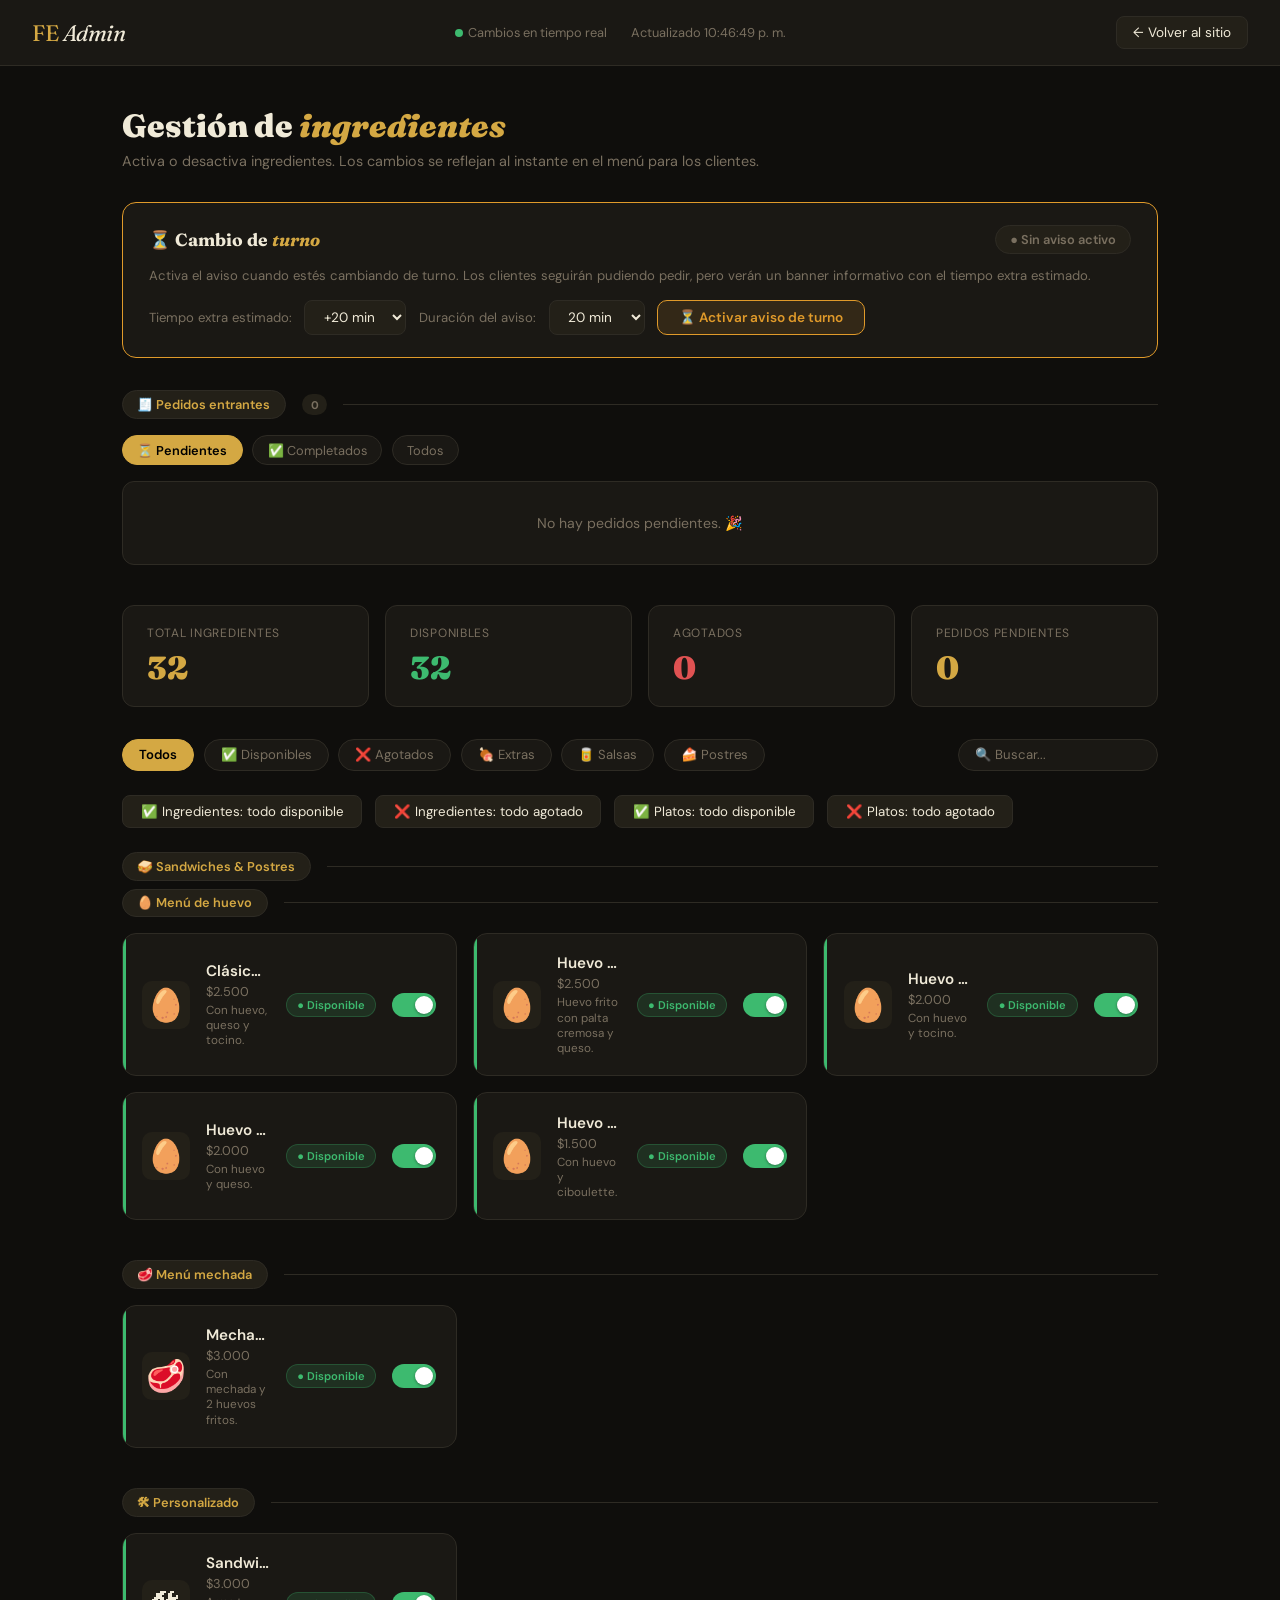
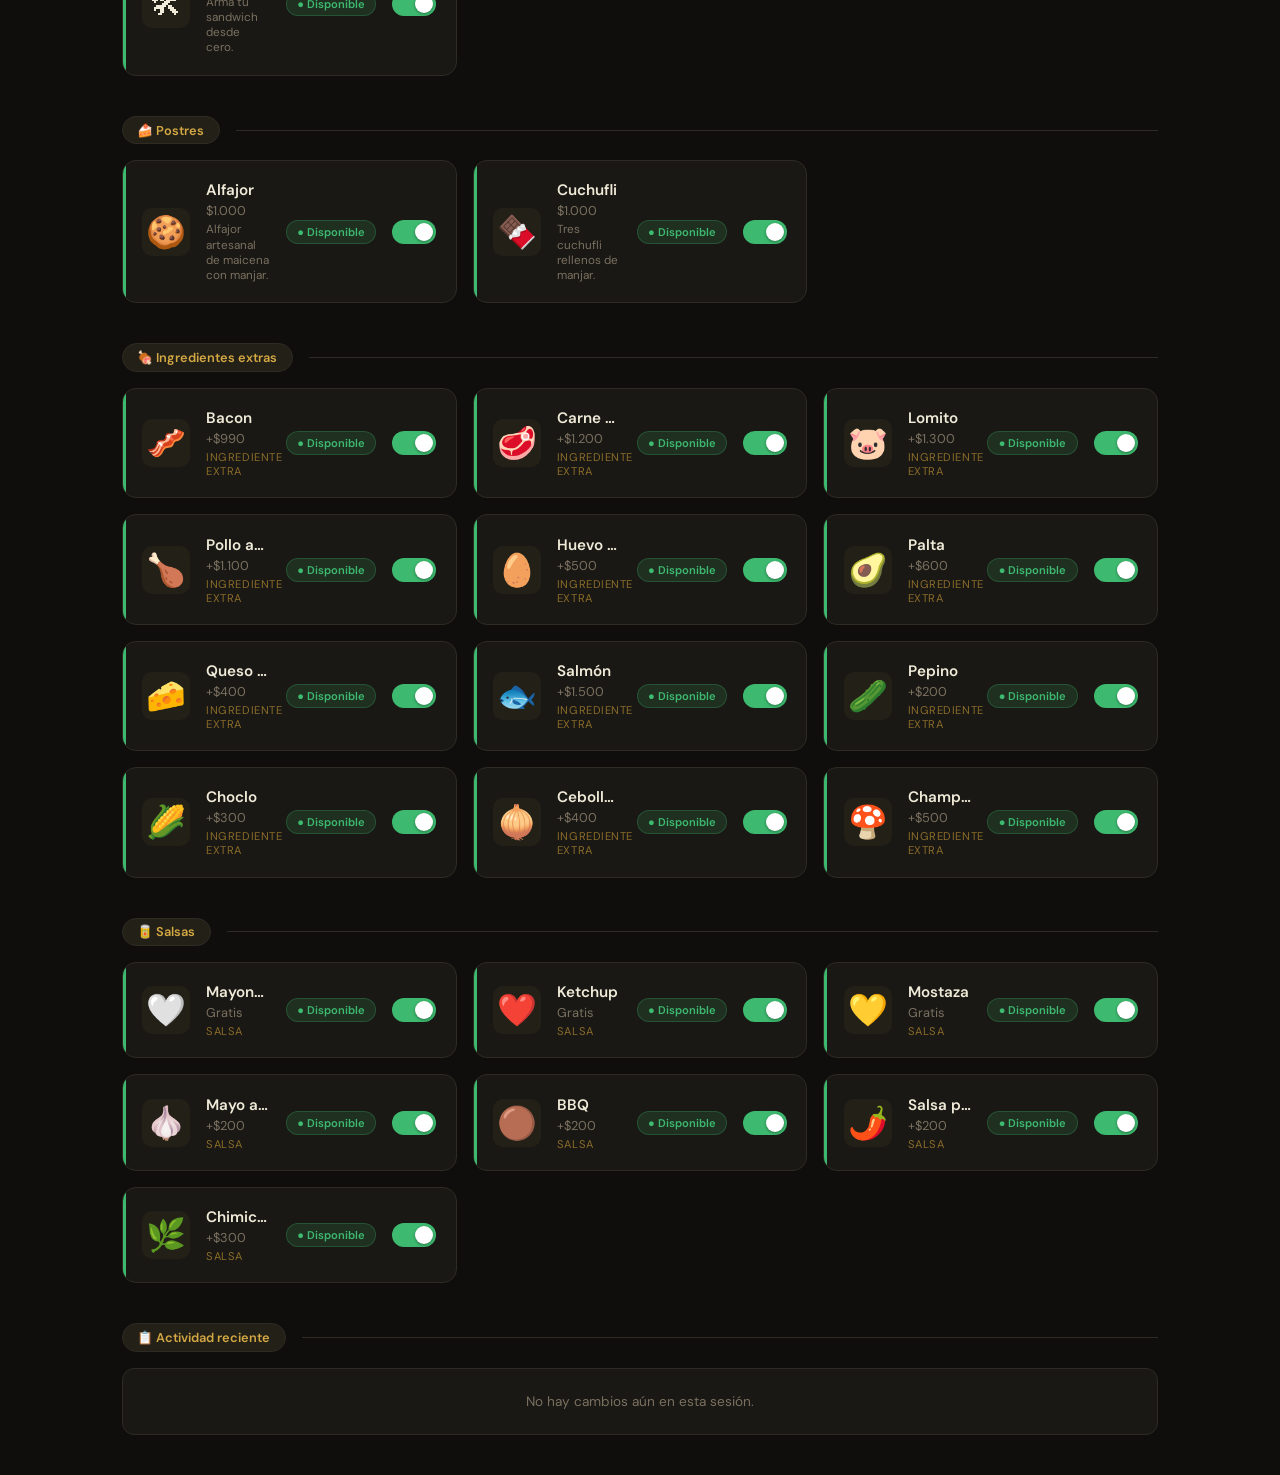
==== admin.html @ 8ef0c0ac "Menu admin, marcar pedidos agotados, entre otras cosas" ====
<!DOCTYPE html>
<html lang="es">
<head>
  <meta charset="UTF-8"/>
  <meta name="viewport" content="width=device-width, initial-scale=1.0"/>
  <title>FE Admin — Gestión de Ingredientes</title>
  <link href="https://fonts.googleapis.com/css2?family=Fraunces:ital,wght@0,700;0,900;1,700&family=DM+Sans:wght@300;400;500;600&display=swap" rel="stylesheet"/>
  <style>
    :root {
      --bg:        #0f0e0c;
      --surface:   #1a1814;
      --surface2:  #232018;
      --border:    #2e2b24;
      --gold:      #d4a843;
      --gold-dim:  #8a6c2a;
      --text:      #f0ead8;
      --muted:     #7a7060;
      --available: #3dba6f;
      --agotado:   #e05252;
      --warn:      #e09a2a;
    }

    * { box-sizing: border-box; margin: 0; padding: 0; }

    body {
      background: var(--bg);
      color: var(--text);
      font-family: 'DM Sans', sans-serif;
      min-height: 100vh;
    }

    /* ── TOPBAR ── */
    .topbar {
      display: flex;
      align-items: center;
      justify-content: space-between;
      padding: 1rem 2rem;
      background: var(--surface);
      border-bottom: 1px solid var(--border);
      position: sticky;
      top: 0;
      z-index: 100;
    }
    .topbar-brand {
      font-family: 'Fraunces', serif;
      font-size: 1.4rem;
      color: var(--gold);
      letter-spacing: -.02em;
    }
    .topbar-brand span { color: var(--text); font-style: italic; }
    .topbar-meta {
      font-size: .8rem;
      color: var(--muted);
      display: flex;
      gap: 1.5rem;
      align-items: center;
    }
    .live-dot {
      display: inline-block;
      width: 8px; height: 8px;
      border-radius: 50%;
      background: var(--available);
      animation: pulse 2s infinite;
      margin-right: 5px;
    }
    @keyframes pulse {
      0%,100% { opacity: 1; box-shadow: 0 0 0 0 rgba(61,186,111,.4); }
      50%      { opacity: .7; box-shadow: 0 0 0 6px rgba(61,186,111,0); }
    }
    .btn-back {
      background: var(--surface2);
      border: 1px solid var(--border);
      color: var(--text);
      padding: .45rem 1rem;
      border-radius: 8px;
      cursor: pointer;
      font-size: .85rem;
      font-family: 'DM Sans', sans-serif;
      text-decoration: none;
      transition: background .15s;
    }
    .btn-back:hover { background: var(--border); }

    /* ── MAIN ── */
    .main {
      max-width: 1100px;
      margin: 0 auto;
      padding: 2.5rem 2rem;
    }

    .page-header {
      margin-bottom: 2rem;
    }
    .page-header h1 {
      font-family: 'Fraunces', serif;
      font-size: 2rem;
      color: var(--text);
      font-weight: 900;
    }
    .page-header h1 em { color: var(--gold); font-style: italic; }
    .page-header p { color: var(--muted); margin-top: .4rem; font-size: .9rem; }

    /* ── STATS ── */
    .stats-row {
      display: grid;
      grid-template-columns: repeat(4, 1fr);
      gap: 1rem;
      margin-bottom: 2rem;
    }
    .stat-card {
      background: var(--surface);
      border: 1px solid var(--border);
      border-radius: 12px;
      padding: 1.2rem 1.5rem;
    }
    .stat-label { font-size: .75rem; color: var(--muted); text-transform: uppercase; letter-spacing: .06em; margin-bottom: .4rem; }
    .stat-value { font-family: 'Fraunces', serif; font-size: 2rem; font-weight: 900; color: var(--text); }
    .stat-value.green { color: var(--available); }
    .stat-value.red   { color: var(--agotado);   }
    .stat-value.gold  { color: var(--gold);       }

    /* ── FILTERS ── */
    .filters {
      display: flex;
      gap: .6rem;
      margin-bottom: 1.5rem;
      flex-wrap: wrap;
      align-items: center;
    }
    .filter-btn {
      background: var(--surface);
      border: 1px solid var(--border);
      color: var(--muted);
      padding: .4rem 1rem;
      border-radius: 20px;
      cursor: pointer;
      font-size: .82rem;
      font-family: 'DM Sans', sans-serif;
      transition: all .15s;
    }
    .filter-btn.active {
      background: var(--gold);
      border-color: var(--gold);
      color: #000;
      font-weight: 600;
    }
    .filter-btn:hover:not(.active) { border-color: var(--gold-dim); color: var(--text); }
    .search-box {
      margin-left: auto;
      background: var(--surface);
      border: 1px solid var(--border);
      color: var(--text);
      padding: .4rem 1rem;
      border-radius: 20px;
      font-size: .82rem;
      font-family: 'DM Sans', sans-serif;
      outline: none;
      width: 200px;
      transition: border-color .15s;
    }
    .search-box:focus { border-color: var(--gold-dim); }
    .search-box::placeholder { color: var(--muted); }

    /* ── SECTION TITLE ── */
    .section-title-row {
      display: flex;
      align-items: center;
      gap: 1rem;
      margin-bottom: 1rem;
    }
    .section-pill-admin {
      background: var(--surface2);
      border: 1px solid var(--border);
      color: var(--gold);
      padding: .3rem .9rem;
      border-radius: 20px;
      font-size: .8rem;
      font-weight: 600;
      white-space: nowrap;
    }
    .section-line { flex: 1; height: 1px; background: var(--border); }

    /* ── INGREDIENT GRID ── */
    .ing-grid {
      display: grid;
      grid-template-columns: repeat(auto-fill, minmax(280px, 1fr));
      gap: 1rem;
      margin-bottom: 2.5rem;
    }

    .ing-card {
      background: var(--surface);
      border: 1px solid var(--border);
      border-radius: 14px;
      padding: 1.2rem;
      display: flex;
      align-items: center;
      gap: 1rem;
      transition: border-color .2s, transform .15s;
      position: relative;
      overflow: hidden;
    }
    .ing-card::before {
      content: '';
      position: absolute;
      left: 0; top: 0; bottom: 0;
      width: 3px;
      border-radius: 14px 0 0 14px;
      background: var(--available);
      transition: background .3s;
    }
    .ing-card.agotado::before { background: var(--agotado); }
    .ing-card:hover { border-color: var(--gold-dim); transform: translateY(-2px); }

    .ing-card-emoji {
      font-size: 2rem;
      flex-shrink: 0;
      width: 48px;
      height: 48px;
      background: var(--surface2);
      border-radius: 10px;
      display: flex;
      align-items: center;
      justify-content: center;
      transition: opacity .3s;
    }
    .ing-card.agotado .ing-card-emoji { opacity: .4; filter: grayscale(.8); }

    .ing-card-info { flex: 1; min-width: 0; }
    .ing-card-name {
      font-weight: 600;
      font-size: .95rem;
      color: var(--text);
      transition: opacity .3s;
      white-space: nowrap;
      overflow: hidden;
      text-overflow: ellipsis;
    }
    .ing-card.agotado .ing-card-name { opacity: .55; text-decoration: line-through; }
    .ing-card-price { font-size: .8rem; color: var(--muted); margin-top: 2px; }
    .ing-card-category { font-size: .7rem; color: var(--gold-dim); text-transform: uppercase; letter-spacing: .05em; margin-top: 3px; }
    .ing-card-desc-small { font-size: .73rem; color: var(--muted); margin-top: 3px; line-height: 1.3; }

    .ing-card-status {
      font-size: .7rem;
      font-weight: 600;
      padding: .25rem .65rem;
      border-radius: 20px;
      flex-shrink: 0;
    }
    .ing-card-status.available { background: rgba(61,186,111,.15); color: var(--available); border: 1px solid rgba(61,186,111,.25); }
    .ing-card-status.agotado   { background: rgba(224,82,82,.15);  color: var(--agotado);   border: 1px solid rgba(224,82,82,.25); }

    /* TOGGLE SWITCH */
    .toggle-wrap { display: flex; flex-direction: column; align-items: center; gap: 4px; }
    .toggle {
      position: relative;
      width: 44px; height: 24px;
      cursor: pointer;
      flex-shrink: 0;
    }
    .toggle input { opacity: 0; width: 0; height: 0; }
    .toggle-slider {
      position: absolute;
      inset: 0;
      background: var(--agotado);
      border-radius: 24px;
      transition: background .3s;
    }
    .toggle-slider::before {
      content: '';
      position: absolute;
      width: 18px; height: 18px;
      left: 3px; top: 3px;
      background: white;
      border-radius: 50%;
      transition: transform .3s;
      box-shadow: 0 1px 3px rgba(0,0,0,.4);
    }
    .toggle input:checked + .toggle-slider { background: var(--available); }
    .toggle input:checked + .toggle-slider::before { transform: translateX(20px); }
    .toggle-label { font-size: .65rem; color: var(--muted); }

    /* ── BULK ACTIONS ── */
    .bulk-bar {
      display: flex;
      gap: .8rem;
      margin-bottom: 1.5rem;
      flex-wrap: wrap;
    }
    .bulk-btn {
      background: var(--surface2);
      border: 1px solid var(--border);
      color: var(--text);
      padding: .45rem 1.1rem;
      border-radius: 8px;
      cursor: pointer;
      font-size: .83rem;
      font-family: 'DM Sans', sans-serif;
      transition: all .15s;
      display: flex;
      align-items: center;
      gap: .4rem;
    }
    .bulk-btn:hover { border-color: var(--gold-dim); color: var(--gold); }
    .bulk-btn.danger:hover { border-color: var(--agotado); color: var(--agotado); }

    /* ── ACTIVITY LOG ── */
    .log-section { margin-top: 2.5rem; }
    .log-list {
      background: var(--surface);
      border: 1px solid var(--border);
      border-radius: 12px;
      overflow: hidden;
    }
    .log-item {
      display: flex;
      align-items: center;
      gap: .8rem;
      padding: .75rem 1.2rem;
      border-bottom: 1px solid var(--border);
      font-size: .83rem;
      animation: slideIn .3s ease;
    }
    @keyframes slideIn { from { opacity:0; transform:translateX(-8px); } to { opacity:1; transform:none; } }
    .log-item:last-child { border-bottom: none; }
    .log-dot { width: 8px; height: 8px; border-radius: 50%; flex-shrink: 0; }
    .log-dot.on  { background: var(--available); }
    .log-dot.off { background: var(--agotado);   }
    .log-text { color: var(--text); flex: 1; }
    .log-text span { color: var(--muted); }
    .log-time { color: var(--muted); font-size: .75rem; white-space: nowrap; }
    .log-empty { padding: 1.5rem; text-align: center; color: var(--muted); font-size: .85rem; }

    /* ── TOAST ── */
    #admin-toast {
      position: fixed;
      bottom: 2rem;
      right: 2rem;
      background: var(--surface2);
      border: 1px solid var(--border);
      color: var(--text);
      padding: .75rem 1.4rem;
      border-radius: 10px;
      font-size: .88rem;
      box-shadow: 0 8px 32px rgba(0,0,0,.5);
      opacity: 0;
      transform: translateY(10px);
      transition: all .3s;
      pointer-events: none;
      z-index: 999;
    }
    #admin-toast.show { opacity: 1; transform: none; }

    /* ── RESPONSIVE ── */
    @media (max-width: 768px) {
      .stats-row { grid-template-columns: repeat(2, 1fr); }
      .topbar { padding: .8rem 1rem; }
      .main { padding: 1.5rem 1rem; }
    }
    @media (max-width: 480px) {
      .stats-row { grid-template-columns: 1fr 1fr; }
      .search-box { width: 100%; margin-left: 0; }
    }

    /* ── HIDDEN ── */
    .hidden { display: none !important; }

    /* ── SHIFT PANEL ── */
    .shift-panel {
      background: var(--surface);
      border: 1.5px solid var(--warn);
      border-radius: 14px;
      padding: 1.4rem 1.6rem;
      margin-bottom: 2rem;
      position: relative;
    }
    .shift-panel.active-shift {
      border-color: var(--gold);
      background: rgba(212,168,67,.05);
    }
    .shift-panel-header {
      display: flex;
      align-items: center;
      justify-content: space-between;
      flex-wrap: wrap;
      gap: 1rem;
      margin-bottom: .8rem;
    }
    .shift-panel-title {
      font-family: 'Fraunces', serif;
      font-size: 1.1rem;
      color: var(--text);
      font-weight: 700;
    }
    .shift-panel-title em { color: var(--gold); font-style: italic; }
    .shift-panel-desc { font-size: .82rem; color: var(--muted); margin-bottom: 1rem; }

    .shift-controls {
      display: flex;
      gap: .8rem;
      align-items: center;
      flex-wrap: wrap;
    }
    .shift-select {
      background: var(--surface2);
      border: 1px solid var(--border);
      color: var(--text);
      padding: .45rem .9rem;
      border-radius: 8px;
      font-size: .85rem;
      font-family: 'DM Sans', sans-serif;
      cursor: pointer;
      outline: none;
    }
    .shift-select:focus { border-color: var(--gold-dim); }

    .btn-shift-on {
      background: rgba(224,154,42,.12);
      border: 1.5px solid var(--warn);
      color: var(--warn);
      padding: .5rem 1.3rem;
      border-radius: 10px;
      cursor: pointer;
      font-size: .85rem;
      font-family: 'DM Sans', sans-serif;
      font-weight: 600;
      transition: all .2s;
      display: flex;
      align-items: center;
      gap: .4rem;
    }
    .btn-shift-on:hover { background: rgba(224,154,42,.22); }

    .btn-shift-off {
      background: rgba(224,82,82,.1);
      border: 1.5px solid var(--agotado);
      color: var(--agotado);
      padding: .5rem 1.3rem;
      border-radius: 10px;
      cursor: pointer;
      font-size: .85rem;
      font-family: 'DM Sans', sans-serif;
      font-weight: 600;
      transition: all .2s;
      display: flex;
      align-items: center;
      gap: .4rem;
    }
    .btn-shift-off:hover { background: rgba(224,82,82,.2); }

    .shift-status-row {
      margin-top: .8rem;
      display: flex;
      align-items: center;
      gap: .6rem;
      font-size: .82rem;
    }
    .shift-countdown {
      font-family: 'Fraunces', serif;
      font-size: 1.3rem;
      color: var(--warn);
      font-weight: 900;
      letter-spacing: .02em;
    }
    .shift-countdown.urgent { color: var(--agotado); }

    /* ── ORDERS SECTION ── */
    .orders-section { margin-bottom: 2.5rem; }

    .orders-header-row {
      display: flex;
      align-items: center;
      gap: 1rem;
      margin-bottom: 1rem;
    }
    .orders-badge {
      background: var(--gold);
      color: #000;
      font-size: .7rem;
      font-weight: 700;
      padding: .2rem .55rem;
      border-radius: 20px;
      min-width: 20px;
      text-align: center;
    }
    .orders-badge.zero { background: var(--surface2); color: var(--muted); }

    .orders-empty {
      background: var(--surface);
      border: 1px solid var(--border);
      border-radius: 12px;
      padding: 2rem;
      text-align: center;
      color: var(--muted);
      font-size: .88rem;
    }

    .order-card {
      background: var(--surface);
      border: 1px solid var(--border);
      border-radius: 14px;
      padding: 1.2rem 1.4rem;
      margin-bottom: .8rem;
      position: relative;
      overflow: hidden;
      transition: border-color .2s;
      animation: slideIn .3s ease;
    }
    .order-card::before {
      content: '';
      position: absolute;
      left: 0; top: 0; bottom: 0;
      width: 3px;
      border-radius: 14px 0 0 14px;
      background: var(--warn);
    }
    .order-card.done::before { background: var(--available); }
    .order-card.done { opacity: .55; }

    .order-card-top {
      display: flex;
      align-items: flex-start;
      justify-content: space-between;
      gap: 1rem;
      flex-wrap: wrap;
    }
    .order-num {
      font-family: 'Fraunces', serif;
      font-size: 1.2rem;
      font-weight: 900;
      color: var(--gold);
    }
    .order-meta {
      font-size: .75rem;
      color: var(--muted);
      margin-top: .25rem;
      display: flex;
      gap: .8rem;
      flex-wrap: wrap;
    }
    .order-meta-pill {
      background: var(--surface2);
      border: 1px solid var(--border);
      padding: .18rem .65rem;
      border-radius: 20px;
      font-size: .72rem;
      color: var(--text);
    }
    .order-meta-pill.delivery { border-color: rgba(212,168,67,.3); color: var(--gold); }

    .order-items {
      margin-top: .8rem;
      display: flex;
      flex-direction: column;
      gap: .4rem;
    }
    .order-item-row {
      display: flex;
      align-items: baseline;
      gap: .5rem;
      font-size: .83rem;
    }
    .order-item-qty {
      font-weight: 700;
      color: var(--gold);
      min-width: 18px;
    }
    .order-item-name { color: var(--text); font-weight: 600; }
    .order-item-detail { color: var(--muted); font-size: .74rem; }

    .order-total {
      margin-top: .75rem;
      padding-top: .75rem;
      border-top: 1px solid var(--border);
      display: flex;
      align-items: center;
      justify-content: space-between;
      flex-wrap: wrap;
      gap: .5rem;
    }
    .order-total-val {
      font-family: 'Fraunces', serif;
      font-size: 1.1rem;
      font-weight: 900;
      color: var(--text);
    }

    .btn-ready {
      background: rgba(61,186,111,.12);
      border: 1.5px solid var(--available);
      color: var(--available);
      padding: .5rem 1.2rem;
      border-radius: 10px;
      cursor: pointer;
      font-size: .83rem;
      font-family: 'DM Sans', sans-serif;
      font-weight: 600;
      transition: all .2s;
      display: flex;
      align-items: center;
      gap: .4rem;
    }
    .btn-ready:hover { background: rgba(61,186,111,.22); transform: translateY(-1px); }
    .btn-ready:disabled {
      background: var(--surface2);
      border-color: var(--border);
      color: var(--muted);
      cursor: default;
      transform: none;
    }

    .order-status-done {
      font-size: .78rem;
      color: var(--available);
      font-weight: 600;
      display: flex;
      align-items: center;
      gap: .3rem;
    }

    .orders-actions {
      display: flex;
      gap: .6rem;
      margin-bottom: 1rem;
      flex-wrap: wrap;
    }
    .orders-filter-btn {
      background: var(--surface);
      border: 1px solid var(--border);
      color: var(--muted);
      padding: .35rem .9rem;
      border-radius: 20px;
      cursor: pointer;
      font-size: .8rem;
      font-family: 'DM Sans', sans-serif;
      transition: all .15s;
    }
    .orders-filter-btn.active {
      background: var(--gold);
      border-color: var(--gold);
      color: #000;
      font-weight: 600;
    }
  </style>
</head>
<body>

<div class="topbar">
  <div class="topbar-brand">FE <span>Admin</span></div>
  <div class="topbar-meta">
    <span><span class="live-dot"></span>Cambios en tiempo real</span>
    <span id="last-update">—</span>
  </div>
  <a href="index.html" class="btn-back">← Volver al sitio</a>
</div>

<div class="main">

  <div class="page-header">
    <h1>Gestión de <em>ingredientes</em></h1>
    <p>Activa o desactiva ingredientes. Los cambios se reflejan al instante en el menú para los clientes.</p>
  </div>

  <!-- CAMBIO DE TURNO -->
  <div class="shift-panel" id="shift-panel-admin">
    <div class="shift-panel-header">
      <div class="shift-panel-title">⏳ Cambio de <em>turno</em></div>
      <span class="section-pill-admin" id="shift-status-pill" style="background:var(--surface2);color:var(--muted)">● Sin aviso activo</span>
    </div>
    <p class="shift-panel-desc">
      Activa el aviso cuando estés cambiando de turno. Los clientes seguirán pudiendo pedir, pero verán un banner informativo con el tiempo extra estimado.
    </p>
    <div class="shift-controls">
      <label style="font-size:.82rem;color:var(--muted)">Tiempo extra estimado:</label>
      <select class="shift-select" id="shift-extra-min">
        <option value="10">+10 min</option>
        <option value="15">+15 min</option>
        <option value="20" selected>+20 min</option>
        <option value="30">+30 min</option>
        <option value="45">+45 min</option>
      </select>
      <label style="font-size:.82rem;color:var(--muted)">Duración del aviso:</label>
      <select class="shift-select" id="shift-duration-min">
        <option value="10">10 min</option>
        <option value="15">15 min</option>
        <option value="20" selected>20 min</option>
        <option value="30">30 min</option>
        <option value="60">60 min</option>
      </select>
      <button class="btn-shift-on" id="btn-shift-activate" onclick="activateShift()">⏳ Activar aviso de turno</button>
      <button class="btn-shift-off" id="btn-shift-deactivate" onclick="deactivateShift()" style="display:none">✕ Desactivar aviso</button>
    </div>
    <div class="shift-status-row" id="shift-status-row" style="display:none">
      <span style="color:var(--muted)">Aviso activo — se desactiva en:</span>
      <span class="shift-countdown" id="shift-countdown-admin">00:00</span>
    </div>
  </div>

  <!-- PEDIDOS -->
  <div class="orders-section">
    <div class="orders-header-row">
      <div class="section-pill-admin">🧾 Pedidos entrantes</div>
      <span class="orders-badge zero" id="orders-count-badge">0</span>
      <div class="section-line"></div>
    </div>
    <div class="orders-actions">
      <button class="orders-filter-btn active" onclick="setOrdersFilter('pending', this)">⏳ Pendientes</button>
      <button class="orders-filter-btn" onclick="setOrdersFilter('done', this)">✅ Completados</button>
      <button class="orders-filter-btn" onclick="setOrdersFilter('all', this)">Todos</button>
    </div>
    <div id="orders-list">
      <div class="orders-empty">Aún no hay pedidos. Cuando un cliente confirme uno, aparecerá aquí automáticamente.</div>
    </div>
  </div>

  <!-- STATS -->
  <div class="stats-row">
    <div class="stat-card">
      <div class="stat-label">Total ingredientes</div>
      <div class="stat-value gold" id="stat-total">—</div>
    </div>
    <div class="stat-card">
      <div class="stat-label">Disponibles</div>
      <div class="stat-value green" id="stat-available">—</div>
    </div>
    <div class="stat-card">
      <div class="stat-label">Agotados</div>
      <div class="stat-value red" id="stat-agotado">—</div>
    </div>
    <div class="stat-card">
      <div class="stat-label">Pedidos pendientes</div>
      <div class="stat-value gold" id="stat-orders">0</div>
    </div>
  </div>

  <!-- FILTERS & SEARCH -->
  <div class="filters">
    <button class="filter-btn active" data-filter="all" onclick="setFilter('all', this)">Todos</button>
    <button class="filter-btn" data-filter="available" onclick="setFilter('available', this)">✅ Disponibles</button>
    <button class="filter-btn" data-filter="agotado" onclick="setFilter('agotado', this)">❌ Agotados</button>
    <button class="filter-btn" data-filter="extras" onclick="setFilter('extras', this)">🍖 Extras</button>
    <button class="filter-btn" data-filter="sauces" onclick="setFilter('sauces', this)">🥫 Salsas</button>
    <button class="filter-btn" data-filter="postre" onclick="setFilter('postre', this)">🍰 Postres</button>
    <input class="search-box" id="search-input" placeholder="🔍 Buscar..." oninput="renderAll()">
  </div>

  <!-- BULK ACTIONS -->
  <div class="bulk-bar">
    <button class="bulk-btn" onclick="setAll(true)">✅ Ingredientes: todo disponible</button>
    <button class="bulk-btn danger" onclick="setAll(false)">❌ Ingredientes: todo agotado</button>
    <button class="bulk-btn" onclick="setAllMenu(true)">✅ Platos: todo disponible</button>
    <button class="bulk-btn danger" onclick="setAllMenu(false)">❌ Platos: todo agotado</button>
  </div>

  <!-- MENÚ: SANDWICHES Y POSTRES -->
  <div id="section-menu-catalog">
    <div class="section-title-row" style="margin-bottom:.5rem">
      <div class="section-pill-admin">🥪 Sandwiches &amp; Postres</div>
      <div class="section-line"></div>
    </div>
    <div id="menu-catalog-sections"></div>
  </div>

  <!-- EXTRAS -->
  <div id="section-extras">
    <div class="section-title-row">
      <div class="section-pill-admin">🍖 Ingredientes extras</div>
      <div class="section-line"></div>
    </div>
    <div class="ing-grid" id="grid-extras"></div>
  </div>

  <!-- SAUCES -->
  <div id="section-sauces">
    <div class="section-title-row">
      <div class="section-pill-admin">🥫 Salsas</div>
      <div class="section-line"></div>
    </div>
    <div class="ing-grid" id="grid-sauces"></div>
  </div>

  <!-- ACTIVITY LOG -->
  <div class="log-section">
    <div class="section-title-row">
      <div class="section-pill-admin">📋 Actividad reciente</div>
      <div class="section-line"></div>
    </div>
    <div class="log-list" id="activity-log">
      <div class="log-empty">No hay cambios aún en esta sesión.</div>
    </div>
  </div>

</div>

<div id="admin-toast"></div>

<script>
/* ══════════════════════════════════════════
   DATA — espejada con app.js
══════════════════════════════════════════ */
/* ══════════════════════════════════════════
   CATÁLOGO — Sandwiches y postres
══════════════════════════════════════════ */
const MENU_ITEMS = [
  // Huevo
  { id:'sandwich-huevo-1',    emoji:'🥚', name:'Clásico de huevo',       desc:'Con huevo, queso y tocino.',              price:2500, category:'huevo'    },
  { id:'sandwich-huevo-2',    emoji:'🥚', name:'Huevo y Palta',           desc:'Huevo frito con palta cremosa y queso.',  price:2500, category:'huevo'    },
  { id:'sandwich-huevo-3',    emoji:'🥚', name:'Huevo y Tocino',          desc:'Con huevo y tocino.',                     price:2000, category:'huevo'    },
  { id:'sandwich-huevo-4',    emoji:'🥚', name:'Huevo y Queso',           desc:'Con huevo y queso.',                      price:2000, category:'huevo'    },
  { id:'sandwich-huevo-5',    emoji:'🥚', name:'Huevo y Ciboulette',      desc:'Con huevo y ciboulette.',                 price:1500, category:'huevo'    },
  // Mechada
  { id:'sandwich-mechada-1',  emoji:'🥩', name:'Mechada clásica',         desc:'Con mechada y 2 huevos fritos.',          price:3000, category:'mechada'  },
  // Personalizado
  { id:'sandwich-custom',     emoji:'🛠', name:'Sandwich Personalizado',  desc:'Arma tu sandwich desde cero.',            price:3000, category:'custom'   },
  // Postres
  { id:'postre-alfajor',      emoji:'🍪', name:'Alfajor',                 desc:'Alfajor artesanal de maicena con manjar.', price:1000, category:'postre'  },
  { id:'postre-cuchufli',     emoji:'🍫', name:'Cuchufli',                desc:'Tres cuchufli rellenos de manjar.',       price:1000, category:'postre'   },
  // Bebidas
  { id:'bebida-agua', emoji:'💧', name:'Agua', desc:'Cachantun, Benedictino, Vital.', price:700, category:'bebida' },
  { id:'bebida-jugo', emoji:'🍊', name:'Jugo', desc:'Watts, Ades — varios sabores.', price:700, category:'bebida' },
  { id:'bebida-cola', emoji:'🥤', name:'Bebida con azúcar', desc:'Coca-Cola, Sprite, Fanta, Pepsi.', price:1200, category:'bebida' },
  { id:'bebida-zero', emoji:'🫙', name:'Bebida sin azúcar', desc:'Coca-Cola Zero, Sprite Zero, Pepsi Black.', price:1200, category:'bebida' },
];

const MENU_STORAGE_KEY = 'fe_menu_inventory';

const EXTRAS_DATA = [
  { id:'bacon',   emoji:'🥓', name:'Bacon',               price:990,  category:'extras' },
  { id:'vacuno',  emoji:'🥩', name:'Carne mechada',        price:1200, category:'extras' },
  { id:'lomito',  emoji:'🐷', name:'Lomito',               price:1300, category:'extras' },
  { id:'pollo',   emoji:'🍗', name:'Pollo apanado',        price:1100, category:'extras' },
  { id:'huevo',   emoji:'🥚', name:'Huevo frito',          price:500,  category:'extras' },
  { id:'palta',   emoji:'🥑', name:'Palta',                price:600,  category:'extras' },
  { id:'queso',   emoji:'🧀', name:'Queso extra',          price:400,  category:'extras' },
  { id:'salmon',  emoji:'🐟', name:'Salmón',               price:1500, category:'extras' },
  { id:'pepino',  emoji:'🥒', name:'Pepino',               price:200,  category:'extras' },
  { id:'choclo',  emoji:'🌽', name:'Choclo',               price:300,  category:'extras' },
  { id:'cebolla', emoji:'🧅', name:'Cebolla caramelizada', price:400,  category:'extras' },
  { id:'champi',  emoji:'🍄', name:'Champiñones',          price:500,  category:'extras' },
];

const SAUCES_DATA = [
  { id:'mayo',        emoji:'🤍', name:'Mayonesa',      price:0,   category:'sauces' },
  { id:'ketchup',     emoji:'❤️',  name:'Ketchup',       price:0,   category:'sauces' },
  { id:'mostaza',     emoji:'💛', name:'Mostaza',       price:0,   category:'sauces' },
  { id:'mayo-ajo',    emoji:'🧄', name:'Mayo ajo',      price:200, category:'sauces' },
  { id:'bbq',         emoji:'🟤', name:'BBQ',           price:200, category:'sauces' },
  { id:'picante',     emoji:'🌶️', name:'Salsa picante', price:200, category:'sauces' },
  { id:'chimichurri', emoji:'🌿', name:'Chimichurri',   price:300, category:'sauces' },
];

const ALL_ITEMS = [...EXTRAS_DATA, ...SAUCES_DATA];
const STORAGE_KEY = 'fe_inventory';
const LOG_KEY     = 'fe_inventory_log';

/* ══════════════════════════════════════════
   STATE
══════════════════════════════════════════ */
let inventory  = {};   // ingredientes { id: true/false }
let menuInventory = {}; // platos { id: true/false }
let activityLog = [];
let changesCount = 0;
let currentFilter = 'all';

function loadInventory() {
  try {
    const saved = localStorage.getItem(STORAGE_KEY);
    if (saved) {
      inventory = JSON.parse(saved);
    } else {
      ALL_ITEMS.forEach(i => { inventory[i.id] = true; });
      saveInventory();
    }
  } catch {
    ALL_ITEMS.forEach(i => { inventory[i.id] = true; });
  }
  try {
    const saved2 = localStorage.getItem(MENU_STORAGE_KEY);
    if (saved2) {
      menuInventory = JSON.parse(saved2);
    } else {
      MENU_ITEMS.forEach(i => { menuInventory[i.id] = true; });
      saveMenuInventory();
    }
  } catch {
    MENU_ITEMS.forEach(i => { menuInventory[i.id] = true; });
  }
}

function saveMenuInventory() {
  localStorage.setItem(MENU_STORAGE_KEY, JSON.stringify(menuInventory));
  updateLastUpdate();
}

function updateLastUpdate() {
  document.getElementById('last-update').textContent =
    'Actualizado ' + new Date().toLocaleTimeString('es-CL', { hour:'2-digit', minute:'2-digit', second:'2-digit' });
}

function saveInventory() {
  localStorage.setItem(STORAGE_KEY, JSON.stringify(inventory));
  updateLastUpdate();
}

/* ══════════════════════════════════════════
   TOGGLE MENU ITEMS
══════════════════════════════════════════ */
function toggleMenuItem(id) {
  menuInventory[id] = !menuInventory[id];
  saveMenuInventory();
  logMenuChange(id, menuInventory[id]);
  changesCount++;
  updateStats();
  renderMenuGrid();
  const item = MENU_ITEMS.find(i => i.id === id);
  showAdminToast(`${item.emoji} ${item.name}: ${menuInventory[id] ? '✅ Disponible' : '❌ Agotado'}`);
}

function setAllMenu(value) {
  MENU_ITEMS.forEach(i => { menuInventory[i.id] = value; });
  saveMenuInventory();
  changesCount++;
  updateStats();
  renderMenuGrid();
  showAdminToast(value ? '✅ Todos los platos disponibles' : '❌ Todos los platos agotados');
  logMenuChange('ALL_MENU', value);
}

function logMenuChange(id, value) {
  const el = document.getElementById('activity-log');
  const now = new Date().toLocaleTimeString('es-CL', { hour:'2-digit', minute:'2-digit', second:'2-digit' });
  let text;
  if (id === 'ALL_MENU') {
    text = `<span>Acción masiva (menú):</span> todos los platos marcados como <strong>${value ? 'disponibles' : 'agotados'}</strong>`;
  } else {
    const item = MENU_ITEMS.find(i => i.id === id);
    text = `${item.emoji} <strong>${item.name}</strong> marcado como <span>${value ? 'disponible' : 'agotado'}</span>`;
  }
  const entry = document.createElement('div');
  entry.className = 'log-item';
  entry.innerHTML = `<div class="log-dot ${value ? 'on' : 'off'}"></div><div class="log-text">${text}</div><div class="log-time">${now}</div>`;
  const empty = el.querySelector('.log-empty');
  if (empty) empty.remove();
  el.prepend(entry);
  const entries = el.querySelectorAll('.log-item');
  if (entries.length > 20) entries[entries.length - 1].remove();
}

/* ══════════════════════════════════════════
   RENDER MENU GRID
══════════════════════════════════════════ */
const CATEGORY_LABELS = {
  huevo:   '🥚 Menú de huevo',
  mechada: '🥩 Menú mechada',
  custom:  '🛠 Personalizado',
  postre:  '🍰 Postres',
  bebida: '🥤 Bebidas',
};

function renderMenuGrid() {
  const search = document.getElementById('search-input').value.toLowerCase();
  const categories = ['huevo','mechada','custom','postre'];
  const container  = document.getElementById('menu-catalog-sections');
  container.innerHTML = '';

  categories.forEach(cat => {
    let items = MENU_ITEMS.filter(i => i.category === cat);
    if (search) items = items.filter(i => i.name.toLowerCase().includes(search) || i.emoji.includes(search));
    if (currentFilter === 'available') items = items.filter(i => menuInventory[i.id]);
    if (currentFilter === 'agotado')   items = items.filter(i => !menuInventory[i.id]);
    if (currentFilter === 'postre' && cat !== 'postre') return;
    if (currentFilter === 'extras' || currentFilter === 'sauces') return;
    if (!items.length) return;

    const section = document.createElement('div');
    section.innerHTML = `
      <div class="section-title-row">
        <div class="section-pill-admin">${CATEGORY_LABELS[cat]}</div>
        <div class="section-line"></div>
      </div>
      <div class="ing-grid">
        ${items.map(item => {
          const avail = menuInventory[item.id];
          const price = `$${item.price.toLocaleString('es-CL')}`;
          return `
            <div class="ing-card ${avail ? '' : 'agotado'}">
              <div class="ing-card-emoji">${item.emoji}</div>
              <div class="ing-card-info">
                <div class="ing-card-name">${item.name}</div>
                <div class="ing-card-price">${price}</div>
                <div class="ing-card-desc-small">${item.desc}</div>
              </div>
              <span class="ing-card-status ${avail ? 'available' : 'agotado'}">
                ${avail ? '● Disponible' : '● Agotado'}
              </span>
              <div class="toggle-wrap">
                <label class="toggle">
                  <input type="checkbox" ${avail ? 'checked' : ''} onchange="toggleMenuItem('${item.id}')">
                  <div class="toggle-slider"></div>
                </label>
              </div>
            </div>
          `;
        }).join('')}
      </div>
    `;
    container.appendChild(section);
  });
}

/* ══════════════════════════════════════════
   TOGGLE INGREDIENT ITEMS
══════════════════════════════════════════ */
function toggleItem(id) {
  const prev = inventory[id];
  inventory[id] = !prev;
  saveInventory();
  logChange(id, inventory[id]);
  changesCount++;
  updateStats();
  renderAll();
  const item = ALL_ITEMS.find(i => i.id === id);
  showAdminToast(`${item.emoji} ${item.name}: ${inventory[id] ? '✅ Disponible' : '❌ Agotado'}`);
}

function setAll(value) {
  ALL_ITEMS.forEach(i => { inventory[i.id] = value; });
  saveInventory();
  changesCount++;
  updateStats();
  renderAll();
  showAdminToast(value ? '✅ Todos los ingredientes disponibles' : '❌ Todos los ingredientes agotados');
  logChange('ALL', value);
}

function setCategory(cat, value) {
  ALL_ITEMS.filter(i => i.category === cat).forEach(i => { inventory[i.id] = value; });
  saveInventory();
  changesCount++;
  updateStats();
  renderAll();
  const catLabel = cat === 'extras' ? '🍖 Extras' : '🥫 Salsas';
  showAdminToast(`${catLabel}: todos ${value ? '✅ disponibles' : '❌ agotados'}`);
}

/* ══════════════════════════════════════════
   RENDER
══════════════════════════════════════════ */
function renderAll() {
  const search = document.getElementById('search-input').value.toLowerCase();

  const filterItems = (items) => items.filter(item => {
    const matchSearch = !search || item.name.toLowerCase().includes(search) || item.emoji.includes(search);
    const matchFilter =
      currentFilter === 'all'       ? true :
      currentFilter === 'available' ? inventory[item.id] :
      currentFilter === 'agotado'   ? !inventory[item.id] :
      currentFilter === item.category;
    return matchSearch && matchFilter;
  });

  renderGrid('grid-extras', filterItems(EXTRAS_DATA));
  renderGrid('grid-sauces', filterItems(SAUCES_DATA));
  renderMenuGrid();

  const extrasFiltered = filterItems(EXTRAS_DATA);
  const saucesFiltered = filterItems(SAUCES_DATA);
  document.getElementById('section-extras').classList.toggle('hidden', extrasFiltered.length === 0);
  document.getElementById('section-sauces').classList.toggle('hidden', saucesFiltered.length === 0);
}

function renderGrid(containerId, items) {
  const el = document.getElementById(containerId);
  if (!items.length) { el.innerHTML = ''; return; }

  el.innerHTML = items.map(item => {
    const avail = inventory[item.id];
    const price = item.price > 0 ? `+$${item.price.toLocaleString('es-CL')}` : 'Gratis';
    return `
      <div class="ing-card ${avail ? '' : 'agotado'}">
        <div class="ing-card-emoji">${item.emoji}</div>
        <div class="ing-card-info">
          <div class="ing-card-name">${item.name}</div>
          <div class="ing-card-price">${price}</div>
          <div class="ing-card-category">${item.category === 'extras' ? 'Ingrediente extra' : 'Salsa'}</div>
        </div>
        <span class="ing-card-status ${avail ? 'available' : 'agotado'}">
          ${avail ? '● Disponible' : '● Agotado'}
        </span>
        <div class="toggle-wrap">
          <label class="toggle">
            <input type="checkbox" ${avail ? 'checked' : ''} onchange="toggleItem('${item.id}')">
            <div class="toggle-slider"></div>
          </label>
        </div>
      </div>
    `;
  }).join('');
}

/* ══════════════════════════════════════════
   STATS
══════════════════════════════════════════ */
function updateStats() {
  const allItems   = [...ALL_ITEMS, ...MENU_ITEMS];
  const allInv     = { ...inventory, ...menuInventory };
  const total      = allItems.length;
  const available  = allItems.filter(i => allInv[i.id]).length;
  const agotado    = total - available;
  const pending    = (JSON.parse(localStorage.getItem(ORDERS_KEY) || '[]')).filter(o => o.status === 'pending').length;
  document.getElementById('stat-total').textContent     = total;
  document.getElementById('stat-available').textContent = available;
  document.getElementById('stat-agotado').textContent   = agotado;
  document.getElementById('stat-orders').textContent    = pending;
}

/* ══════════════════════════════════════════
   ACTIVITY LOG
══════════════════════════════════════════ */
function logChange(id, value) {
  const el = document.getElementById('activity-log');
  const now = new Date().toLocaleTimeString('es-CL', { hour:'2-digit', minute:'2-digit', second:'2-digit' });

  let text;
  if (id === 'ALL') {
    text = `<span>Acción masiva:</span> todos los ingredientes marcados como <strong>${value ? 'disponibles' : 'agotados'}</strong>`;
  } else {
    const item = ALL_ITEMS.find(i => i.id === id);
    text = `${item.emoji} <strong>${item.name}</strong> marcado como <span>${value ? 'disponible' : 'agotado'}</span>`;
  }

  const entry = document.createElement('div');
  entry.className = 'log-item';
  entry.innerHTML = `
    <div class="log-dot ${value ? 'on' : 'off'}"></div>
    <div class="log-text">${text}</div>
    <div class="log-time">${now}</div>
  `;

  // Remove placeholder if present
  const empty = el.querySelector('.log-empty');
  if (empty) empty.remove();

  el.prepend(entry);

  // Keep max 20 entries
  const entries = el.querySelectorAll('.log-item');
  if (entries.length > 20) entries[entries.length - 1].remove();
}

/* ══════════════════════════════════════════
   FILTER
══════════════════════════════════════════ */
function setFilter(filter, btn) {
  currentFilter = filter;
  document.querySelectorAll('.filter-btn').forEach(b => b.classList.remove('active'));
  btn.classList.add('active');
  renderAll();
}

/* ══════════════════════════════════════════
   TOAST
══════════════════════════════════════════ */
let toastTimer;
function showAdminToast(msg) {
  const t = document.getElementById('admin-toast');
  t.textContent = msg;
  t.classList.add('show');
  clearTimeout(toastTimer);
  toastTimer = setTimeout(() => t.classList.remove('show'), 2800);
}

/* ══════════════════════════════════════════
   CAMBIO DE TURNO
══════════════════════════════════════════ */
const SHIFT_KEY = 'fe_shift_change';
let shiftCountdownTimer = null;

function getAdminShiftState() {
  try {
    const raw = localStorage.getItem(SHIFT_KEY);
    if (!raw) return null;
    const data = JSON.parse(raw);
    if (data.expiresAt && Date.now() > data.expiresAt) {
      localStorage.removeItem(SHIFT_KEY);
      return null;
    }
    return data;
  } catch { return null; }
}

function activateShift() {
  const extraMin    = parseInt(document.getElementById('shift-extra-min').value);
  const durationMin = parseInt(document.getElementById('shift-duration-min').value);
  const expiresAt   = Date.now() + durationMin * 60 * 1000;

  const data = { active: true, extraMinutes: extraMin, durationMinutes: durationMin, expiresAt, startedAt: Date.now() };
  localStorage.setItem(SHIFT_KEY, JSON.stringify(data));

  renderShiftPanel(data);
  changesCount++;
  updateStats();
  showAdminToast(`⏳ Aviso de turno activado — +${extraMin} min extra por ${durationMin} min`);
  logShiftChange(true, extraMin, durationMin);
}

function deactivateShift() {
  localStorage.removeItem(SHIFT_KEY);
  clearInterval(shiftCountdownTimer);
  renderShiftPanel(null);
  changesCount++;
  updateStats();
  showAdminToast('✅ Aviso de cambio de turno desactivado');
  logShiftChange(false);
}

function renderShiftPanel(state) {
  const panel     = document.getElementById('shift-panel-admin');
  const pill      = document.getElementById('shift-status-pill');
  const btnOn     = document.getElementById('btn-shift-activate');
  const btnOff    = document.getElementById('btn-shift-deactivate');
  const statusRow = document.getElementById('shift-status-row');

  clearInterval(shiftCountdownTimer);

  if (state && state.active) {
    panel.classList.add('active-shift');
    pill.style.background = 'rgba(212,168,67,.15)';
    pill.style.color      = 'var(--gold)';
    pill.style.borderColor = 'rgba(212,168,67,.4)';
    pill.textContent = '● Aviso activo';
    btnOn.style.display  = 'none';
    btnOff.style.display = 'flex';
    statusRow.style.display = 'flex';

    // Countdown
    shiftCountdownTimer = setInterval(() => {
      const remaining = Math.max(0, state.expiresAt - Date.now());
      const el = document.getElementById('shift-countdown-admin');
      if (!el) { clearInterval(shiftCountdownTimer); return; }
      const m = Math.floor(remaining / 60000);
      const s = Math.floor((remaining % 60000) / 1000);
      el.textContent = `${String(m).padStart(2,'0')}:${String(s).padStart(2,'0')}`;
      el.className = 'shift-countdown' + (remaining < 120000 ? ' urgent' : '');
      if (remaining === 0) {
        clearInterval(shiftCountdownTimer);
        localStorage.removeItem(SHIFT_KEY);
        renderShiftPanel(null);
        showAdminToast('⏰ Aviso de cambio de turno expiró automáticamente');
        updateStats();
      }
    }, 1000);
  } else {
    panel.classList.remove('active-shift');
    pill.style.background  = 'var(--surface2)';
    pill.style.color       = 'var(--muted)';
    pill.style.borderColor = '';
    pill.textContent = '● Sin aviso activo';
    btnOn.style.display  = 'flex';
    btnOff.style.display = 'none';
    statusRow.style.display = 'none';
  }
}

function logShiftChange(activated, extra, duration) {
  const el = document.getElementById('activity-log');
  const now = new Date().toLocaleTimeString('es-CL', { hour:'2-digit', minute:'2-digit', second:'2-digit' });
  const entry = document.createElement('div');
  entry.className = 'log-item';
  const text = activated
    ? `⏳ <strong>Cambio de turno activado</strong> — +${extra} min extra, aviso por ${duration} min`
    : `✅ <strong>Aviso de cambio de turno</strong> desactivado`;
  entry.innerHTML = `<div class="log-dot ${activated ? 'off' : 'on'}"></div><div class="log-text">${text}</div><div class="log-time">${now}</div>`;
  const empty = el.querySelector('.log-empty');
  if (empty) empty.remove();
  el.prepend(entry);
  const entries = el.querySelectorAll('.log-item');
  if (entries.length > 20) entries[entries.length - 1].remove();
}

/* ══════════════════════════════════════════
   ORDERS — Gestión de pedidos
══════════════════════════════════════════ */
const ORDERS_KEY      = 'fe_orders';
const ORDER_READY_KEY = 'fe_order_ready';
let ordersFilter = 'pending';

function getOrders() {
  try { return JSON.parse(localStorage.getItem(ORDERS_KEY) || '[]'); } catch { return []; }
}

function saveOrders(orders) {
  localStorage.setItem(ORDERS_KEY, JSON.stringify(orders));
}

function markOrderReady(num) {
  const orders = getOrders();
  const order = orders.find(o => o.num === num);
  if (!order) return;
  order.status = 'done';
  order.readyAt = new Date().toISOString();
  saveOrders(orders);

  // Notifica a la pestaña del cliente vía storage event
  localStorage.setItem(ORDER_READY_KEY, JSON.stringify({ num, ts: Date.now() }));

  renderOrders();
  updateOrdersBadge();
  showAdminToast(`✅ Pedido ${num} marcado como listo — cliente notificado 🔔`);
  logOrderChange(num);
}

function logOrderChange(num) {
  const el = document.getElementById('activity-log');
  const now = new Date().toLocaleTimeString('es-CL', { hour:'2-digit', minute:'2-digit', second:'2-digit' });
  const entry = document.createElement('div');
  entry.className = 'log-item';
  entry.innerHTML = `<div class="log-dot on"></div><div class="log-text">🔔 Pedido <strong>${num}</strong> marcado como <span style="color:var(--available)">listo</span> — notificación enviada al cliente</div><div class="log-time">${now}</div>`;
  const empty = el.querySelector('.log-empty');
  if (empty) empty.remove();
  el.prepend(entry);
  const entries = el.querySelectorAll('.log-item');
  if (entries.length > 20) entries[entries.length - 1].remove();
}

function setOrdersFilter(filter, btn) {
  ordersFilter = filter;
  document.querySelectorAll('.orders-filter-btn').forEach(b => b.classList.remove('active'));
  btn.classList.add('active');
  renderOrders();
}

function updateOrdersBadge() {
  const orders = getOrders();
  const pending = orders.filter(o => o.status === 'pending').length;
  const badge = document.getElementById('orders-count-badge');
  badge.textContent = pending;
  badge.className = 'orders-badge' + (pending === 0 ? ' zero' : '');
}

function renderOrders() {
  const el = document.getElementById('orders-list');
  let orders = getOrders();

  if (ordersFilter === 'pending') orders = orders.filter(o => o.status === 'pending');
  if (ordersFilter === 'done')    orders = orders.filter(o => o.status === 'done');

  if (!orders.length) {
    el.innerHTML = `<div class="orders-empty">${
      ordersFilter === 'pending' ? 'No hay pedidos pendientes. 🎉' :
      ordersFilter === 'done'    ? 'Aún no hay pedidos completados.' :
      'Aún no hay pedidos.'
    }</div>`;
    return;
  }

  const clpLocal = n => '$' + n.toLocaleString('es-CL');
  const deliveryIcon = { delivery: '🛵 Delivery', pickup: '🏪 Retiro en local' };
  const payIcon      = { transfer: '🏦 Transferencia', card: '💳 Tarjeta', cash: '💵 Efectivo', mercadopago: '💙 MercadoPago' };

  el.innerHTML = orders.map(order => {
    const done = order.status === 'done';
    const date = new Date(order.createdAt).toLocaleTimeString('es-CL', { hour:'2-digit', minute:'2-digit' });

    const itemsHtml = (order.items || []).map(item => {
      const extras  = item.extras  && item.extras.length  ? ` · +${item.extras.join(', ')}`   : '';
      const sauces  = item.sauces  && item.sauces.length  ? ` · ${item.sauces.join(', ')}`    : '';
      const removed = item.removedBaseIngs && item.removedBaseIngs.length
        ? ` · <span style="color:var(--agotado)">sin ${item.removedBaseIngs.map(r => r.split(' ').slice(1).join(' ') || r).join(', ')}</span>`
        : '';
      return `
        <div class="order-item-row">
          <span class="order-item-qty">${item.qty}×</span>
          <span class="order-item-emoji">${item.emoji || '🥪'}</span>
          <div>
            <span class="order-item-name">${item.name}</span>
            <span class="order-item-detail"> · 🍞 ${item.pan}${extras}${sauces}${removed}</span>
          </div>
        </div>`;
    }).join('');

    const readyAt = order.readyAt
      ? `<span class="order-meta-pill">✅ Listo a las ${new Date(order.readyAt).toLocaleTimeString('es-CL',{hour:'2-digit',minute:'2-digit'})}</span>`
      : '';

    return `
      <div class="order-card ${done ? 'done' : ''}" id="order-card-${order.num.replace('#','')}">
        <div class="order-card-top">
          <div>
            <div class="order-num">${order.num}</div>
            <div class="order-meta">
              <span class="order-meta-pill">${date}</span>
              <span class="order-meta-pill delivery">${deliveryIcon[order.delivery] || order.delivery}</span>
              <span class="order-meta-pill">${payIcon[order.payMethod] || order.payMethod}</span>
              ${readyAt}
            </div>
          </div>
        </div>
        <div class="order-items">${itemsHtml}</div>
        <div class="order-total">
          <div class="order-total-val">${clpLocal(order.total)}</div>
          ${done
            ? `<span class="order-status-done">✅ Listo — cliente notificado</span>`
            : `<button class="btn-ready" onclick="markOrderReady('${order.num}')">🔔 Marcar como listo</button>`
          }
        </div>
      </div>
    `;
  }).join('');
}

// Escucha nuevos pedidos en tiempo real (otra pestaña)
window.addEventListener('storage', (e) => {
  if (e.key === ORDERS_KEY) {
    renderOrders();
    updateOrdersBadge();
    const orders = getOrders();
    const latest = orders[0];
    if (latest && latest.status === 'pending') {
      showAdminToast(`🧾 Nuevo pedido ${latest.num} — ${latest.items?.length || 0} ítem(s)`);
      changesCount++;
      updateStats();
    }
  }
});

/* ══════════════════════════════════════════
   INIT
══════════════════════════════════════════ */
loadInventory();
updateStats();
renderAll();
renderOrders();
updateOrdersBadge();
renderShiftPanel(getAdminShiftState());
</script>
</body>
</html>
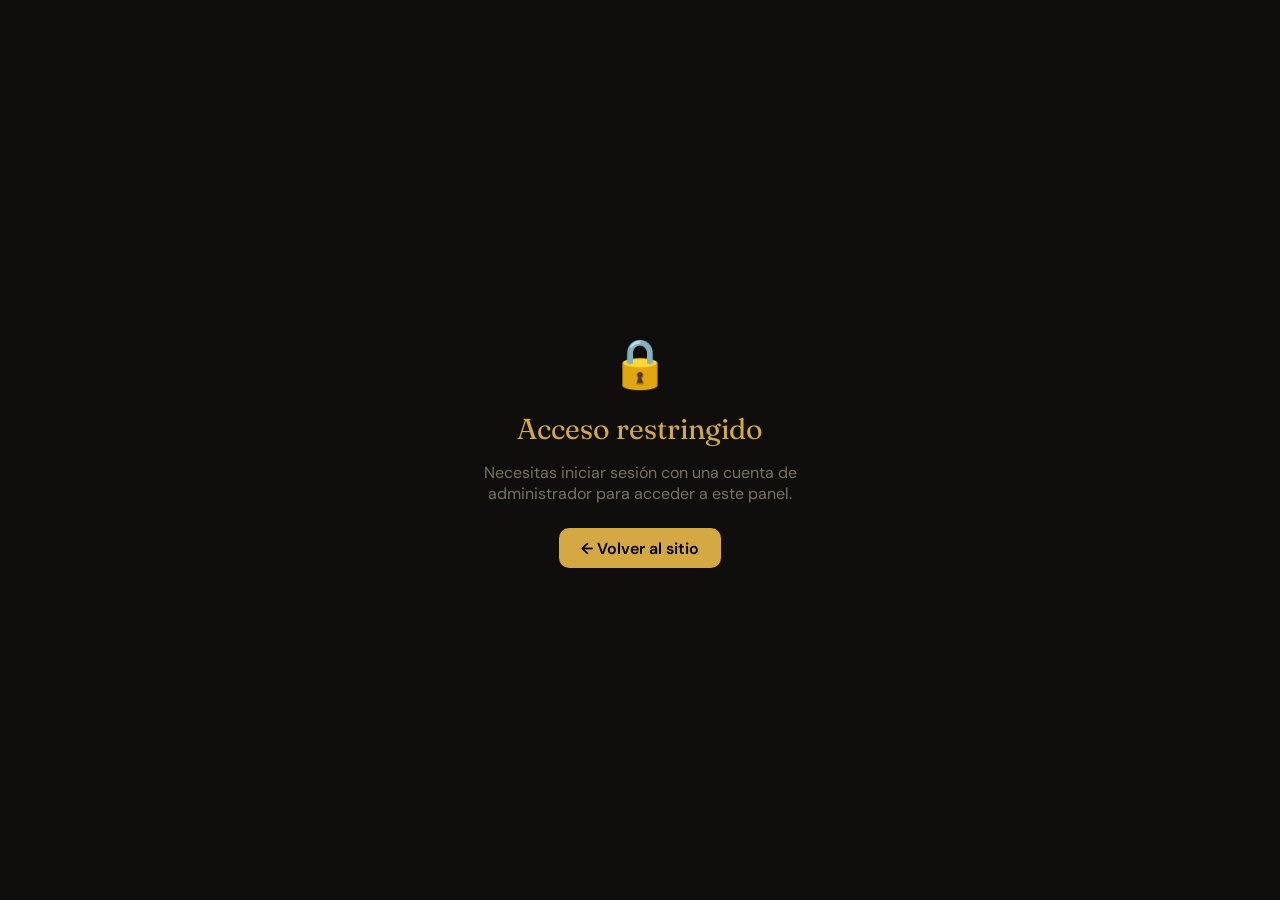
==== commit 62e008bc: "arreglo de admin, menu de bebidas dentro del panel de admin" ====
--- a/admin.html
+++ b/admin.html
@@ -742,6 +742,7 @@
     <button class="filter-btn" data-filter="extras" onclick="setFilter('extras', this)">🍖 Extras</button>
     <button class="filter-btn" data-filter="sauces" onclick="setFilter('sauces', this)">🥫 Salsas</button>
     <button class="filter-btn" data-filter="postre" onclick="setFilter('postre', this)">🍰 Postres</button>
+    <button class="filter-btn" data-filter="bebida" onclick="setFilter('bebida', this)">🥤 Bebidas</button>
     <input class="search-box" id="search-input" placeholder="🔍 Buscar..." oninput="renderAll()">
   </div>
 
@@ -751,6 +752,8 @@
     <button class="bulk-btn danger" onclick="setAll(false)">❌ Ingredientes: todo agotado</button>
     <button class="bulk-btn" onclick="setAllMenu(true)">✅ Platos: todo disponible</button>
     <button class="bulk-btn danger" onclick="setAllMenu(false)">❌ Platos: todo agotado</button>
+    <button class="bulk-btn" onclick="setCategoryMenu('bebida', true)">✅ Bebidas: todo disponible</button>
+    <button class="bulk-btn danger" onclick="setCategoryMenu('bebida', false)">❌ Bebidas: todo agotado</button>
   </div>
 
   <!-- MENÚ: SANDWICHES Y POSTRES -->
@@ -796,6 +799,29 @@
 <div id="admin-toast"></div>
 
 <script>
+/* ══════════════════════════════════════════
+   GUARDIA DE SESIÓN ADMIN
+══════════════════════════════════════════ */
+(function() {
+  let blocked = false;
+  try {
+    const s = JSON.parse(localStorage.getItem('fe_session'));
+    if (!s || s.expire <= Date.now() || !s.isAdmin) blocked = true;
+  } catch(e) {
+    blocked = true;
+  }
+  if (blocked) {
+    document.body.innerHTML = `
+      <div style="min-height:100vh;display:flex;flex-direction:column;align-items:center;justify-content:center;background:#0f0e0c;font-family:'DM Sans',sans-serif;color:#f0ead8;gap:1rem;text-align:center;padding:2rem">
+        <div style="font-size:3rem">🔒</div>
+        <div style="font-family:'Fraunces',serif;font-size:1.8rem;color:#d4a843">Acceso restringido</div>
+        <div style="color:#7a7060;max-width:320px">Necesitas iniciar sesión con una cuenta de administrador para acceder a este panel.</div>
+        <a href="index.html" style="margin-top:.5rem;background:#d4a843;color:#000;padding:.6rem 1.4rem;border-radius:10px;text-decoration:none;font-weight:600">← Volver al sitio</a>
+      </div>`;
+    document.querySelectorAll('script:not([src])').forEach(s => s.remove());
+  }
+})();
+
 /* ══════════════════════════════════════════
    DATA — espejada con app.js
 ══════════════════════════════════════════ */
@@ -960,7 +986,7 @@
 
 function renderMenuGrid() {
   const search = document.getElementById('search-input').value.toLowerCase();
-  const categories = ['huevo','mechada','custom','postre'];
+  const categories = ['huevo','mechada','custom','postre','bebida'];
   const container  = document.getElementById('menu-catalog-sections');
   container.innerHTML = '';
 
@@ -970,6 +996,7 @@
     if (currentFilter === 'available') items = items.filter(i => menuInventory[i.id]);
     if (currentFilter === 'agotado')   items = items.filter(i => !menuInventory[i.id]);
     if (currentFilter === 'postre' && cat !== 'postre') return;
+    if (currentFilter === 'bebida' && cat !== 'bebida') return;
     if (currentFilter === 'extras' || currentFilter === 'sauces') return;
     if (!items.length) return;
 
@@ -1009,6 +1036,17 @@
   });
 }
 
+function setCategoryMenu(cat, value) {
+  MENU_ITEMS.filter(i => i.category === cat).forEach(i => { menuInventory[i.id] = value; });
+  saveMenuInventory();
+  changesCount++;
+  updateStats();
+  renderMenuGrid();
+  const catLabel = CATEGORY_LABELS[cat] || cat;
+  showAdminToast(`${catLabel}: todos ${value ? '✅ disponibles' : '❌ agotados'}`);
+  logMenuChange('CAT_' + cat.toUpperCase(), value);
+}
+
 /* ══════════════════════════════════════════
    TOGGLE INGREDIENT ITEMS
 ══════════════════════════════════════════ */
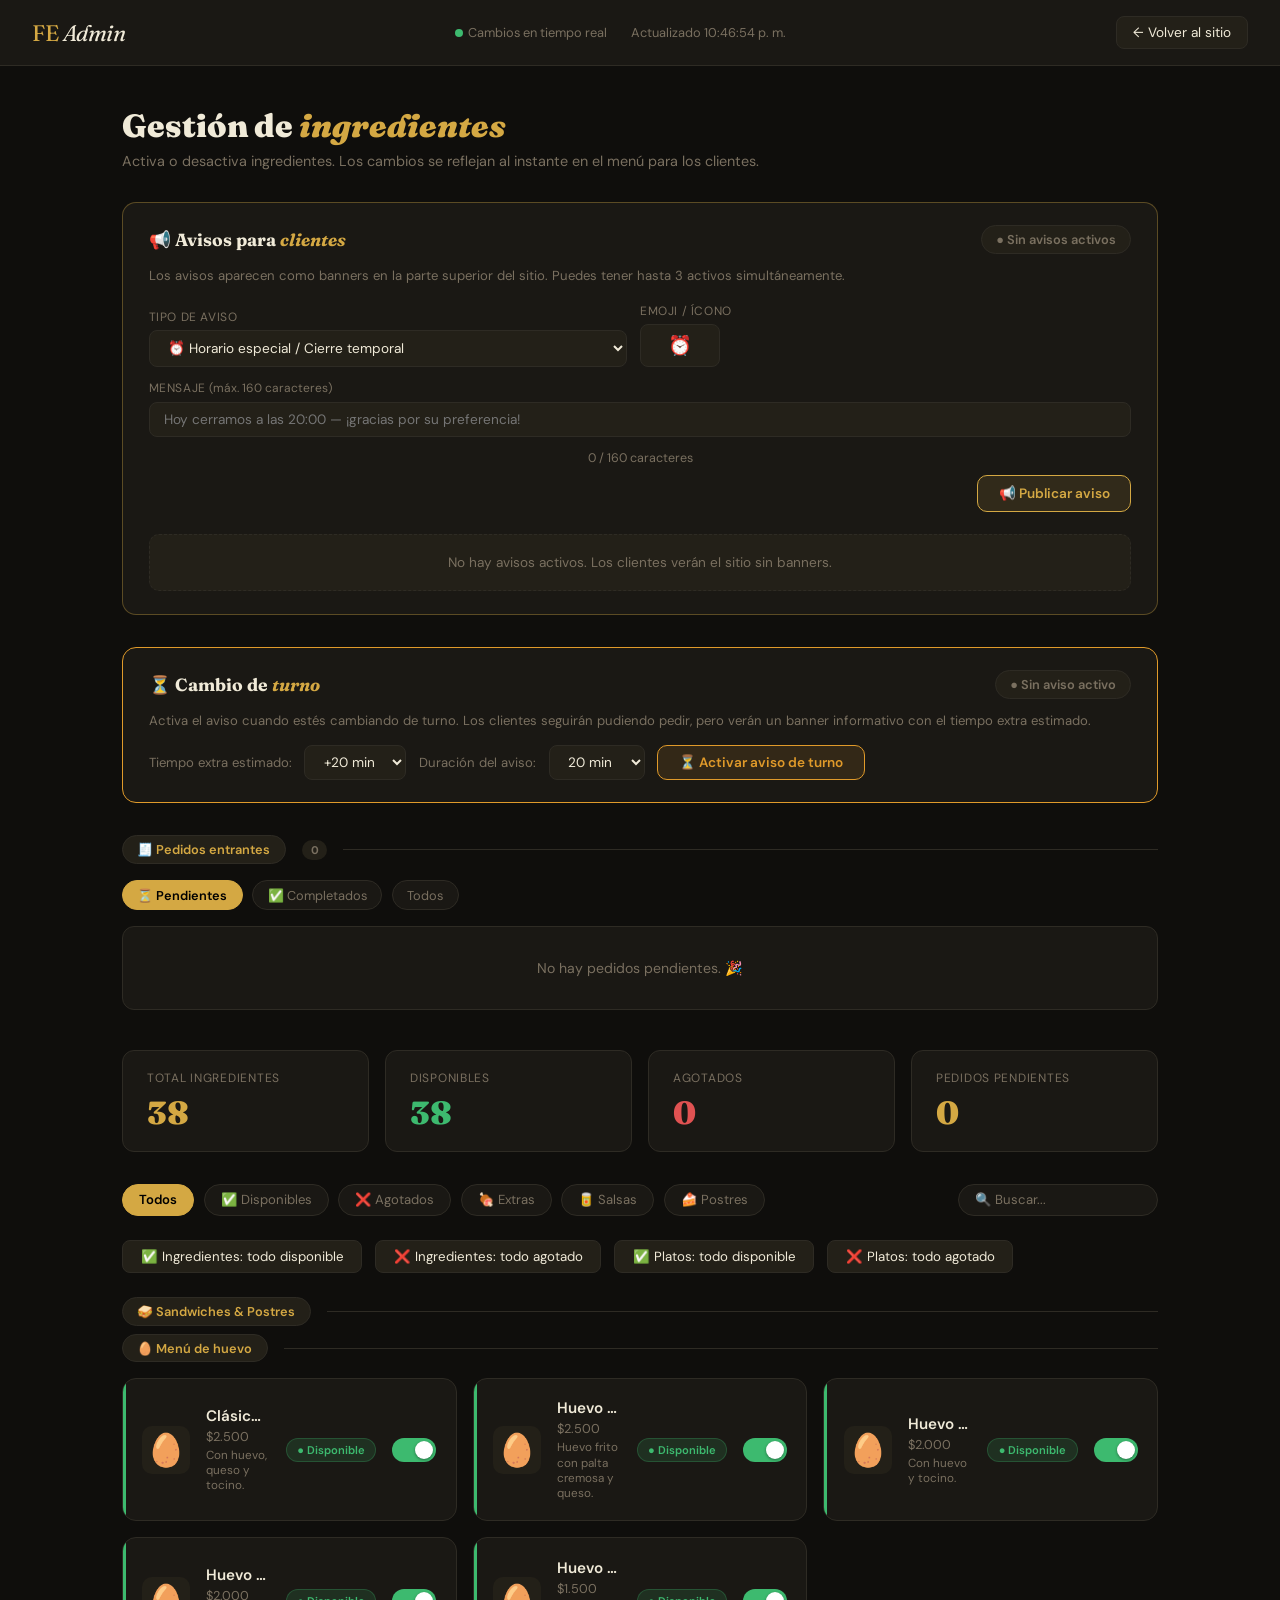
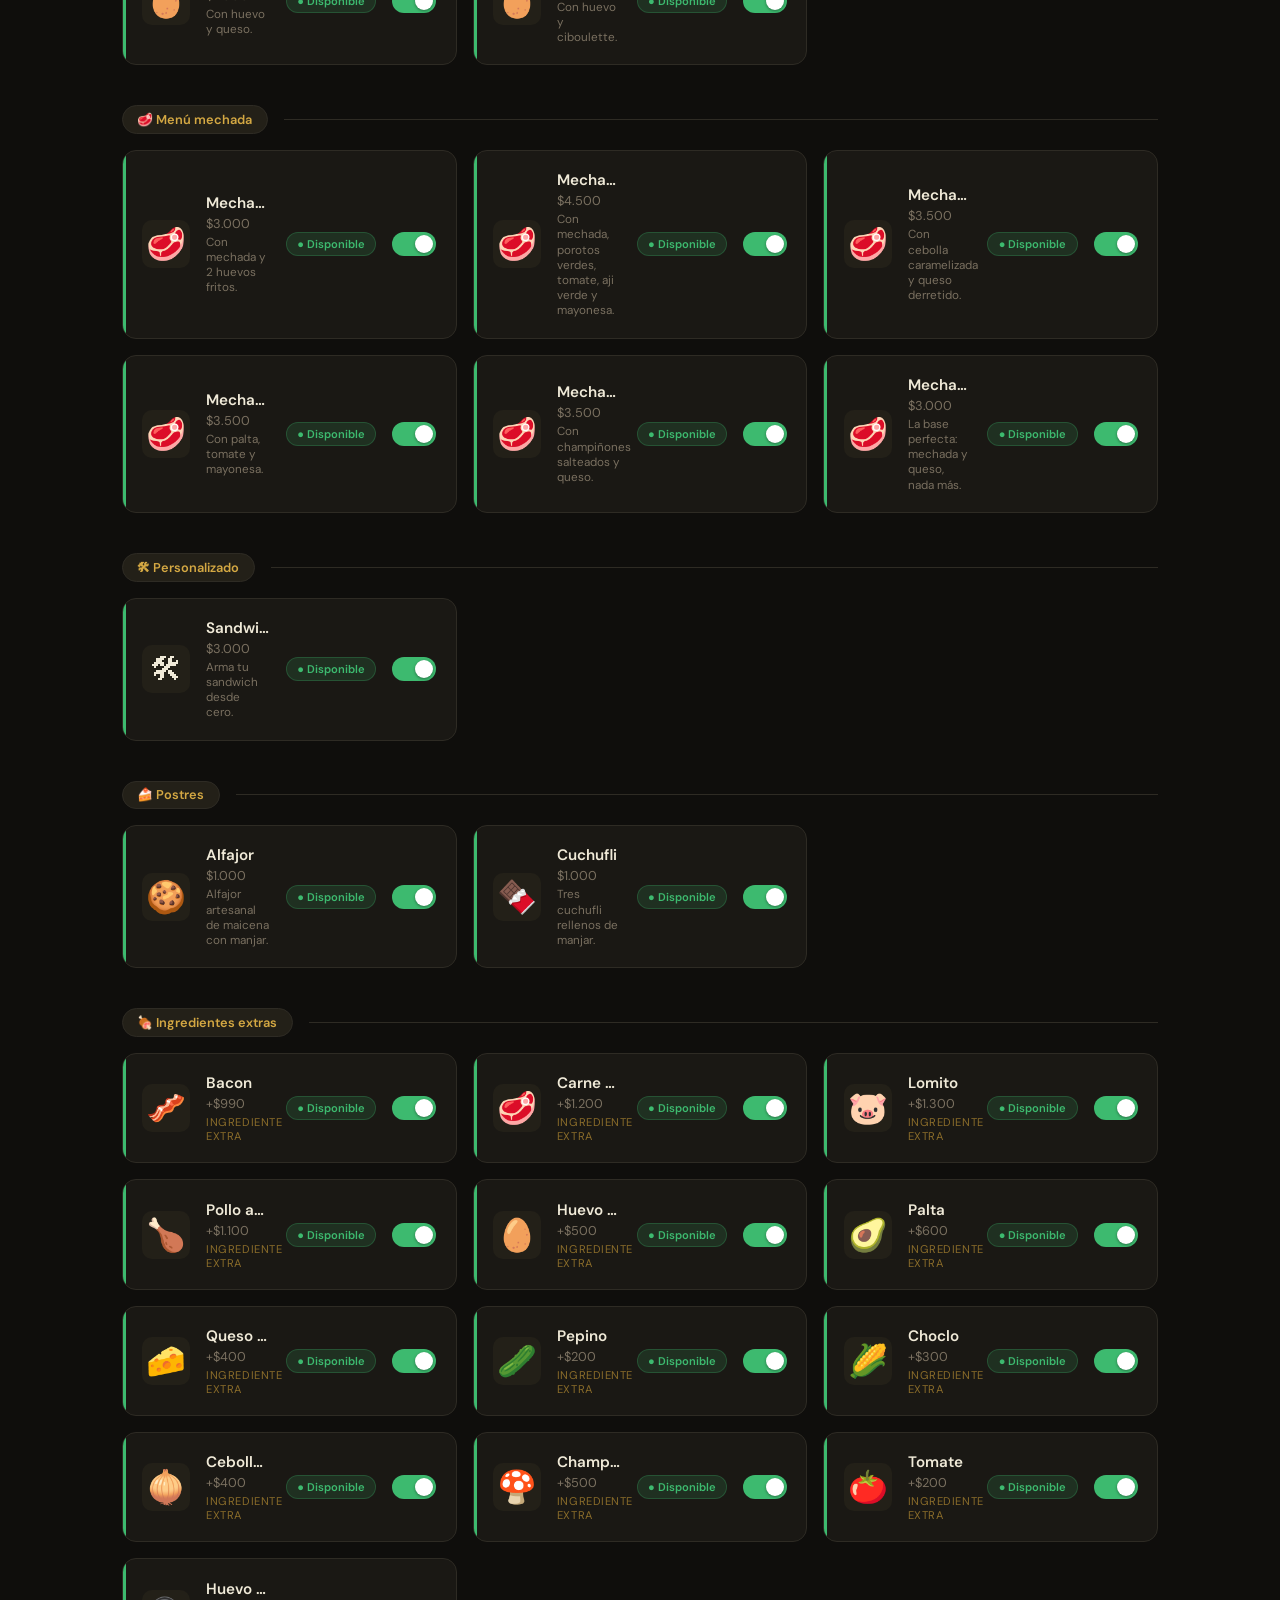
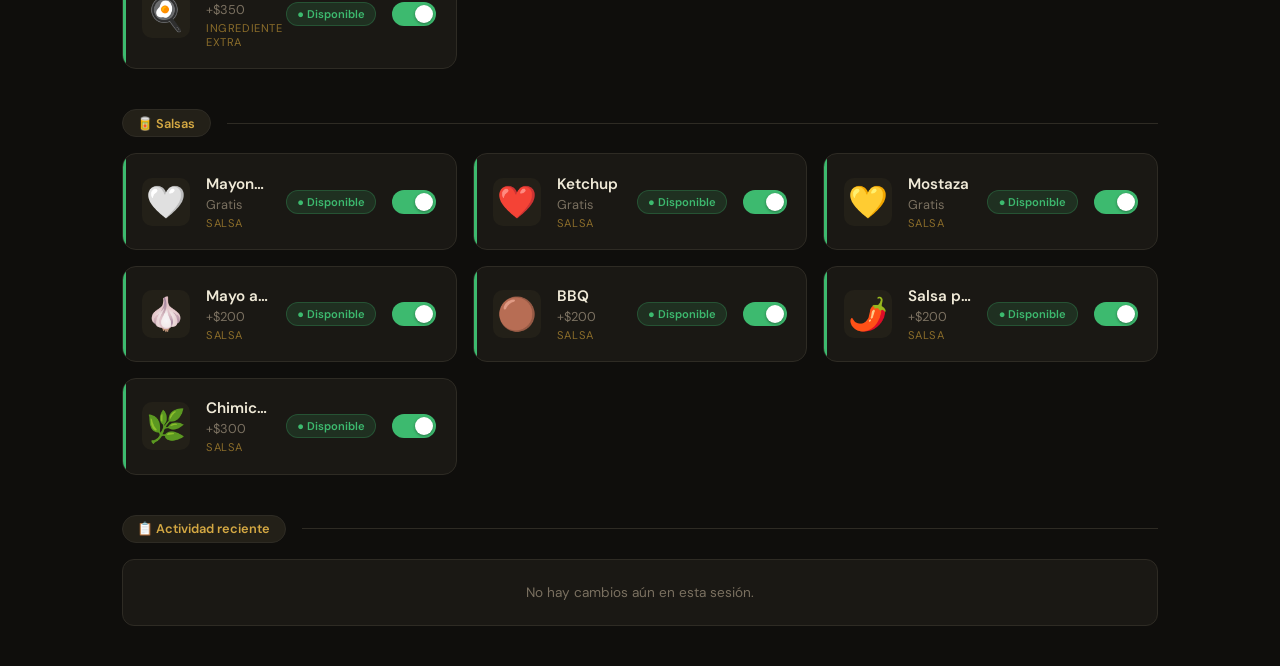
==== commit 80270cf7: "Se actualizó el menú (nuevos platos, descuentos e imágenes por emojis), se configuró la base de dato" ====
--- a/admin.html
+++ b/admin.html
@@ -366,6 +366,158 @@
     /* ── HIDDEN ── */
     .hidden { display: none !important; }
 
+    /* ══════════════════════════════════════════
+       NOTICES PANEL — Avisos personalizados
+    ══════════════════════════════════════════ */
+    .notices-panel {
+      background: var(--surface);
+      border: 1.5px solid rgba(212,168,67,.35);
+      border-radius: 14px;
+      padding: 1.4rem 1.6rem;
+      margin-bottom: 2rem;
+    }
+    .notices-panel-header {
+      display: flex;
+      align-items: center;
+      justify-content: space-between;
+      flex-wrap: wrap;
+      gap: 1rem;
+      margin-bottom: .8rem;
+    }
+    .notices-panel-title {
+      font-family: 'Fraunces', serif;
+      font-size: 1.1rem;
+      color: var(--text);
+      font-weight: 700;
+    }
+    .notices-panel-title em { color: var(--gold); font-style: italic; }
+    .notices-panel-desc { font-size: .82rem; color: var(--muted); margin-bottom: 1.2rem; }
+
+    /* Form de creación */
+    .notice-form {
+      display: grid;
+      grid-template-columns: 1fr 1fr auto;
+      gap: .8rem;
+      align-items: end;
+      margin-bottom: 1.4rem;
+      flex-wrap: wrap;
+    }
+    @media (max-width: 700px) {
+      .notice-form { grid-template-columns: 1fr; }
+    }
+    .notice-field { display: flex; flex-direction: column; gap: .35rem; }
+    .notice-field label { font-size: .75rem; color: var(--muted); text-transform: uppercase; letter-spacing: .05em; }
+    .notice-input, .notice-select, .notice-textarea {
+      background: var(--surface2);
+      border: 1px solid var(--border);
+      color: var(--text);
+      padding: .5rem .9rem;
+      border-radius: 8px;
+      font-size: .85rem;
+      font-family: 'DM Sans', sans-serif;
+      outline: none;
+      transition: border-color .15s;
+      width: 100%;
+    }
+    .notice-input:focus, .notice-select:focus, .notice-textarea:focus { border-color: var(--gold-dim); }
+    .notice-textarea { resize: vertical; min-height: 62px; }
+    .notice-form-full { grid-column: 1 / -1; }
+
+    /* Botón añadir */
+    .btn-notice-add {
+      background: rgba(212,168,67,.12);
+      border: 1.5px solid var(--gold);
+      color: var(--gold);
+      padding: .55rem 1.3rem;
+      border-radius: 10px;
+      cursor: pointer;
+      font-size: .85rem;
+      font-family: 'DM Sans', sans-serif;
+      font-weight: 600;
+      transition: all .2s;
+      display: flex;
+      align-items: center;
+      gap: .4rem;
+      align-self: end;
+      white-space: nowrap;
+    }
+    .btn-notice-add:hover { background: rgba(212,168,67,.22); }
+    .btn-notice-add:disabled { opacity: .45; cursor: not-allowed; }
+
+    /* Lista de avisos activos */
+    .notices-list { display: flex; flex-direction: column; gap: .7rem; }
+    .notice-item {
+      display: flex;
+      align-items: flex-start;
+      gap: .9rem;
+      background: var(--surface2);
+      border: 1px solid var(--border);
+      border-radius: 10px;
+      padding: .85rem 1rem;
+      position: relative;
+      overflow: hidden;
+      animation: slideIn .3s ease;
+    }
+    .notice-item::before {
+      content: '';
+      position: absolute;
+      left: 0; top: 0; bottom: 0;
+      width: 3px;
+      border-radius: 10px 0 0 10px;
+    }
+    .notice-item[data-type="schedule"]::before { background: var(--warn); }
+    .notice-item[data-type="custom"]::before   { background: var(--gold); }
+    .notice-item[data-type="closure"]::before  { background: var(--agotado); }
+
+    .notice-item-icon { font-size: 1.4rem; flex-shrink: 0; margin-top: 1px; }
+    .notice-item-body { flex: 1; min-width: 0; }
+    .notice-item-type {
+      font-size: .7rem;
+      font-weight: 600;
+      text-transform: uppercase;
+      letter-spacing: .06em;
+      margin-bottom: .2rem;
+    }
+    .notice-item[data-type="schedule"] .notice-item-type { color: var(--warn); }
+    .notice-item[data-type="custom"]   .notice-item-type { color: var(--gold); }
+    .notice-item[data-type="closure"]  .notice-item-type { color: var(--agotado); }
+    .notice-item-text { font-size: .85rem; color: var(--text); line-height: 1.45; word-break: break-word; }
+    .notice-item-meta { font-size: .73rem; color: var(--muted); margin-top: .25rem; }
+    .notice-item-meta span { color: var(--muted); }
+
+    .btn-notice-delete {
+      background: none;
+      border: 1px solid var(--border);
+      color: var(--muted);
+      width: 28px; height: 28px;
+      border-radius: 7px;
+      cursor: pointer;
+      font-size: .85rem;
+      flex-shrink: 0;
+      transition: all .15s;
+      display: flex;
+      align-items: center;
+      justify-content: center;
+      margin-top: 1px;
+    }
+    .btn-notice-delete:hover { border-color: var(--agotado); color: var(--agotado); background: rgba(224,82,82,.08); }
+
+    .notices-empty {
+      text-align: center;
+      color: var(--muted);
+      font-size: .85rem;
+      padding: 1.2rem;
+      background: var(--surface2);
+      border: 1px dashed var(--border);
+      border-radius: 10px;
+    }
+    .notices-counter {
+      font-size: .78rem;
+      color: var(--muted);
+      margin-bottom: .8rem;
+    }
+    .notices-counter strong { color: var(--gold); }
+
     /* ── SHIFT PANEL ── */
     .shift-panel {
       background: var(--surface);
@@ -660,6 +812,50 @@
   <div class="page-header">
     <h1>Gestión de <em>ingredientes</em></h1>
     <p>Activa o desactiva ingredientes. Los cambios se reflejan al instante en el menú para los clientes.</p>
+  </div>
+
+  <!-- ══════════════════════════════════════════
+       AVISOS PERSONALIZADOS
+  ══════════════════════════════════════════ -->
+  <div class="notices-panel" id="notices-panel-admin">
+    <div class="notices-panel-header">
+      <div class="notices-panel-title">📢 Avisos para <em>clientes</em></div>
+      <span class="section-pill-admin" id="notices-status-pill">● Sin avisos activos</span>
+    </div>
+    <p class="notices-panel-desc">
+      Los avisos aparecen como banners en la parte superior del sitio. Puedes tener hasta 3 activos simultáneamente.
+    </p>
+
+    <!-- Form -->
+    <div class="notice-form" id="notice-form">
+      <div class="notice-field">
+        <label>Tipo de aviso</label>
+        <select class="notice-select" id="notice-type" onchange="updateNoticeIcon()">
+          <option value="schedule">⏰ Horario especial / Cierre temporal</option>
+          <option value="custom">📌 Aviso libre</option>
+        </select>
+      </div>
+      <div class="notice-field">
+        <label>Emoji / Ícono</label>
+        <input class="notice-input" id="notice-icon" type="text" maxlength="2" placeholder="⏰" style="max-width:80px;text-align:center;font-size:1.2rem;">
+      </div>
+      <div class="notice-field notice-form-full">
+        <label>Mensaje <span style="font-style:normal;text-transform:none;letter-spacing:0;color:var(--muted);font-weight:400">(máx. 160 caracteres)</span></label>
+        <input class="notice-input" id="notice-text" type="text" maxlength="160" placeholder="Hoy cerramos a las 20:00 — ¡gracias por su preferencia!">
+      </div>
+      <div class="notice-field notice-form-full" style="display:flex;justify-content:space-between;align-items:center;flex-wrap:wrap;gap:.6rem">
+        <span style="font-size:.78rem;color:var(--muted)" id="notice-char-count">0 / 160 caracteres</span>
+        <button class="btn-notice-add" id="btn-notice-add" onclick="addNotice()">📢 Publicar aviso</button>
+      </div>
+    </div>
+
+    <!-- Lista activos -->
+    <div id="notices-counter-row" class="notices-counter" style="display:none">
+      Avisos activos: <strong id="notices-active-count">0</strong> / 3
+    </div>
+    <div class="notices-list" id="notices-list">
+      <div class="notices-empty">No hay avisos activos. Los clientes verán el sitio sin banners.</div>
+    </div>
   </div>
 
   <!-- CAMBIO DE TURNO -->
@@ -742,7 +938,6 @@
     <button class="filter-btn" data-filter="extras" onclick="setFilter('extras', this)">🍖 Extras</button>
     <button class="filter-btn" data-filter="sauces" onclick="setFilter('sauces', this)">🥫 Salsas</button>
     <button class="filter-btn" data-filter="postre" onclick="setFilter('postre', this)">🍰 Postres</button>
-    <button class="filter-btn" data-filter="bebida" onclick="setFilter('bebida', this)">🥤 Bebidas</button>
     <input class="search-box" id="search-input" placeholder="🔍 Buscar..." oninput="renderAll()">
   </div>
 
@@ -752,8 +947,6 @@
     <button class="bulk-btn danger" onclick="setAll(false)">❌ Ingredientes: todo agotado</button>
     <button class="bulk-btn" onclick="setAllMenu(true)">✅ Platos: todo disponible</button>
     <button class="bulk-btn danger" onclick="setAllMenu(false)">❌ Platos: todo agotado</button>
-    <button class="bulk-btn" onclick="setCategoryMenu('bebida', true)">✅ Bebidas: todo disponible</button>
-    <button class="bulk-btn danger" onclick="setCategoryMenu('bebida', false)">❌ Bebidas: todo agotado</button>
   </div>
 
   <!-- MENÚ: SANDWICHES Y POSTRES -->
@@ -799,29 +992,6 @@
 <div id="admin-toast"></div>
 
 <script>
-/* ══════════════════════════════════════════
-   GUARDIA DE SESIÓN ADMIN
-══════════════════════════════════════════ */
-(function() {
-  let blocked = false;
-  try {
-    const s = JSON.parse(localStorage.getItem('fe_session'));
-    if (!s || s.expire <= Date.now() || !s.isAdmin) blocked = true;
-  } catch(e) {
-    blocked = true;
-  }
-  if (blocked) {
-    document.body.innerHTML = `
-      <div style="min-height:100vh;display:flex;flex-direction:column;align-items:center;justify-content:center;background:#0f0e0c;font-family:'DM Sans',sans-serif;color:#f0ead8;gap:1rem;text-align:center;padding:2rem">
-        <div style="font-size:3rem">🔒</div>
-        <div style="font-family:'Fraunces',serif;font-size:1.8rem;color:#d4a843">Acceso restringido</div>
-        <div style="color:#7a7060;max-width:320px">Necesitas iniciar sesión con una cuenta de administrador para acceder a este panel.</div>
-        <a href="index.html" style="margin-top:.5rem;background:#d4a843;color:#000;padding:.6rem 1.4rem;border-radius:10px;text-decoration:none;font-weight:600">← Volver al sitio</a>
-      </div>`;
-    document.querySelectorAll('script:not([src])').forEach(s => s.remove());
-  }
-})();
-
 /* ══════════════════════════════════════════
    DATA — espejada con app.js
 ══════════════════════════════════════════ */
@@ -836,7 +1006,13 @@
   { id:'sandwich-huevo-4',    emoji:'🥚', name:'Huevo y Queso',           desc:'Con huevo y queso.',                      price:2000, category:'huevo'    },
   { id:'sandwich-huevo-5',    emoji:'🥚', name:'Huevo y Ciboulette',      desc:'Con huevo y ciboulette.',                 price:1500, category:'huevo'    },
   // Mechada
-  { id:'sandwich-mechada-1',  emoji:'🥩', name:'Mechada clásica',         desc:'Con mechada y 2 huevos fritos.',          price:3000, category:'mechada'  },
+  { id:'sandwich-mechada-1',  emoji:'🥩', name:'Mechada clásica',      desc:'Con mechada y 2 huevos fritos.',                             price:3000, category:'mechada'  },
+  { id:'sandwich-mechada-2',  emoji:'🥩', name:'Mechada abundante',    desc:'Con mechada, porotos verdes, tomate, aji verde y mayonesa.',  price:4500, category:'mechada'  },
+  { id:'sandwich-mechada-3',  emoji:'🥩', name:'Mechada dorada',       desc:'Con cebolla caramelizada y queso derretido.',                price:3500, category:'mechada'  },
+  { id:'sandwich-mechada-4',  emoji:'🥩', name:'Mechada verde',        desc:'Con palta, tomate y mayonesa.',                              price:3500, category:'mechada'  },
+  { id:'sandwich-mechada-5',  emoji:'🥩', name:'Mechada del bosque',   desc:'Con champiñones salteados y queso.',                         price:3500, category:'mechada'  },
+  { id:'sandwich-mechada-6',  emoji:'🥩', name:'Mechada simple',       desc:'La base perfecta: mechada y queso, nada más.',               price:3000, category:'mechada'  },
+
   // Personalizado
   { id:'sandwich-custom',     emoji:'🛠', name:'Sandwich Personalizado',  desc:'Arma tu sandwich desde cero.',            price:3000, category:'custom'   },
   // Postres
@@ -859,12 +1035,13 @@
   { id:'huevo',   emoji:'🥚', name:'Huevo frito',          price:500,  category:'extras' },
   { id:'palta',   emoji:'🥑', name:'Palta',                price:600,  category:'extras' },
   { id:'queso',   emoji:'🧀', name:'Queso extra',          price:400,  category:'extras' },
-  { id:'salmon',  emoji:'🐟', name:'Salmón',               price:1500, category:'extras' },
   { id:'pepino',  emoji:'🥒', name:'Pepino',               price:200,  category:'extras' },
   { id:'choclo',  emoji:'🌽', name:'Choclo',               price:300,  category:'extras' },
   { id:'cebolla', emoji:'🧅', name:'Cebolla caramelizada', price:400,  category:'extras' },
   { id:'champi',  emoji:'🍄', name:'Champiñones',          price:500,  category:'extras' },
-];
+  { id:'tomate',  emoji:'🍅', name:'Tomate',                 price:200,  category:'extras'  },
+  { id:'huevo frito', emoji:'🍳', name:'Huevo Frito',        price:350,  category:'extras'  }
+  ];  
 
 const SAUCES_DATA = [
   { id:'mayo',        emoji:'🤍', name:'Mayonesa',      price:0,   category:'sauces' },
@@ -986,7 +1163,7 @@
 
 function renderMenuGrid() {
   const search = document.getElementById('search-input').value.toLowerCase();
-  const categories = ['huevo','mechada','custom','postre','bebida'];
+  const categories = ['huevo','mechada','custom','postre'];
   const container  = document.getElementById('menu-catalog-sections');
   container.innerHTML = '';
 
@@ -996,7 +1173,6 @@
     if (currentFilter === 'available') items = items.filter(i => menuInventory[i.id]);
     if (currentFilter === 'agotado')   items = items.filter(i => !menuInventory[i.id]);
     if (currentFilter === 'postre' && cat !== 'postre') return;
-    if (currentFilter === 'bebida' && cat !== 'bebida') return;
     if (currentFilter === 'extras' || currentFilter === 'sauces') return;
     if (!items.length) return;
 
@@ -1036,17 +1212,6 @@
   });
 }
 
-function setCategoryMenu(cat, value) {
-  MENU_ITEMS.filter(i => i.category === cat).forEach(i => { menuInventory[i.id] = value; });
-  saveMenuInventory();
-  changesCount++;
-  updateStats();
-  renderMenuGrid();
-  const catLabel = CATEGORY_LABELS[cat] || cat;
-  showAdminToast(`${catLabel}: todos ${value ? '✅ disponibles' : '❌ agotados'}`);
-  logMenuChange('CAT_' + cat.toUpperCase(), value);
-}
-
 /* ══════════════════════════════════════════
    TOGGLE INGREDIENT ITEMS
 ══════════════════════════════════════════ */
@@ -1464,6 +1629,149 @@
 });
 
 /* ══════════════════════════════════════════
+   NOTICES — Avisos personalizados para clientes
+══════════════════════════════════════════ */
+const NOTICES_KEY     = 'fe_notices';
+const MAX_NOTICES     = 3;
+
+const NOTICE_ICONS = {
+  schedule: '⏰',
+  custom:   '📌',
+};
+
+const NOTICE_LABELS = {
+  schedule: 'Horario especial',
+  custom:   'Aviso libre',
+};
+
+function getNotices() {
+  try { return JSON.parse(localStorage.getItem(NOTICES_KEY) || '[]'); } catch { return []; }
+}
+function saveNotices(arr) {
+  localStorage.setItem(NOTICES_KEY, JSON.stringify(arr));
+}
+
+function updateNoticeIcon() {
+  const type = document.getElementById('notice-type').value;
+  const iconInput = document.getElementById('notice-icon');
+  iconInput.value = NOTICE_ICONS[type] || '📌';
+}
+
+// Contador de caracteres
+document.addEventListener('DOMContentLoaded', () => {
+  const inp = document.getElementById('notice-text');
+  if (inp) {
+    inp.addEventListener('input', () => {
+      const el = document.getElementById('notice-char-count');
+      if (el) el.textContent = `${inp.value.length} / 160 caracteres`;
+    });
+  }
+  // Inicializar ícono
+  updateNoticeIcon();
+  renderNoticesAdmin();
+});
+
+function addNotice() {
+  const type  = document.getElementById('notice-type').value;
+  const icon  = document.getElementById('notice-icon').value.trim() || NOTICE_ICONS[type];
+  const text  = document.getElementById('notice-text').value.trim();
+
+  if (!text) return showAdminToast('⚠️ Escribe el mensaje del aviso.');
+
+  const notices = getNotices();
+  if (notices.length >= MAX_NOTICES) {
+    showAdminToast(`⚠️ Máximo ${MAX_NOTICES} avisos simultáneos. Elimina uno primero.`);
+    return;
+  }
+
+  const id = `n_${Date.now()}`;
+  notices.push({ id, type, icon, text, createdAt: new Date().toISOString() });
+  saveNotices(notices);
+  renderNoticesAdmin();
+  changesCount++;
+  updateStats();
+  showAdminToast(`📢 Aviso publicado — visible para los clientes`);
+  logNoticeChange('add', text);
+
+  // Limpiar form
+  document.getElementById('notice-text').value = '';
+  document.getElementById('notice-char-count').textContent = '0 / 160 caracteres';
+}
+
+function removeNotice(id) {
+  const notices = getNotices().filter(n => n.id !== id);
+  saveNotices(notices);
+  renderNoticesAdmin();
+  changesCount++;
+  updateStats();
+  showAdminToast('🗑 Aviso eliminado');
+  logNoticeChange('remove');
+}
+
+function renderNoticesAdmin() {
+  const notices = getNotices();
+  const list    = document.getElementById('notices-list');
+  const pill    = document.getElementById('notices-status-pill');
+  const counter = document.getElementById('notices-counter-row');
+  const countEl = document.getElementById('notices-active-count');
+  const addBtn  = document.getElementById('btn-notice-add');
+
+  // Pill de estado
+  if (notices.length > 0) {
+    pill.textContent = `● ${notices.length} aviso${notices.length > 1 ? 's' : ''} activo${notices.length > 1 ? 's' : ''}`;
+    pill.style.background   = 'rgba(212,168,67,.15)';
+    pill.style.color        = 'var(--gold)';
+    pill.style.borderColor  = 'rgba(212,168,67,.4)';
+    counter.style.display   = 'block';
+    countEl.textContent     = notices.length;
+  } else {
+    pill.textContent = '● Sin avisos activos';
+    pill.style.background  = 'var(--surface2)';
+    pill.style.color       = 'var(--muted)';
+    pill.style.borderColor = '';
+    counter.style.display  = 'none';
+  }
+
+  // Deshabilitar botón si lleno
+  if (addBtn) addBtn.disabled = notices.length >= MAX_NOTICES;
+
+  if (!notices.length) {
+    list.innerHTML = '<div class="notices-empty">No hay avisos activos. Los clientes verán el sitio sin banners.</div>';
+    return;
+  }
+
+  list.innerHTML = notices.map(n => {
+    const date = new Date(n.createdAt).toLocaleString('es-CL', { hour: '2-digit', minute: '2-digit', day: '2-digit', month: 'short' });
+    return `
+      <div class="notice-item" data-type="${n.type}">
+        <span class="notice-item-icon">${n.icon}</span>
+        <div class="notice-item-body">
+          <div class="notice-item-type">${NOTICE_LABELS[n.type] || n.type}</div>
+          <div class="notice-item-text">${n.text}</div>
+          <div class="notice-item-meta">Publicado: ${date}</div>
+        </div>
+        <button class="btn-notice-delete" onclick="removeNotice('${n.id}')" title="Eliminar aviso">✕</button>
+      </div>`;
+  }).join('');
+}
+
+function logNoticeChange(action, text) {
+  const el = document.getElementById('activity-log');
+  const now = new Date().toLocaleTimeString('es-CL', { hour: '2-digit', minute: '2-digit', second: '2-digit' });
+  const entry = document.createElement('div');
+  entry.className = 'log-item';
+  const msg = action === 'add'
+    ? `📢 <strong>Aviso publicado</strong>: "${(text||'').slice(0,50)}${(text||'').length > 50 ? '…' : ''}"`
+    : `🗑 <strong>Aviso eliminado</strong>`;
+  entry.innerHTML = `<div class="log-dot ${action === 'add' ? 'on' : 'off'}"></div><div class="log-text">${msg}</div><div class="log-time">${now}</div>`;
+  const empty = el.querySelector('.log-empty');
+  if (empty) empty.remove();
+  el.prepend(entry);
+  const entries = el.querySelectorAll('.log-item');
+  if (entries.length > 20) entries[entries.length - 1].remove();
+}
+
+/* ══════════════════════════════════════════
    INIT
 ══════════════════════════════════════════ */
 loadInventory();
@@ -1474,4 +1782,4 @@
 renderShiftPanel(getAdminShiftState());
 </script>
 </body>
-</html>
+</html>
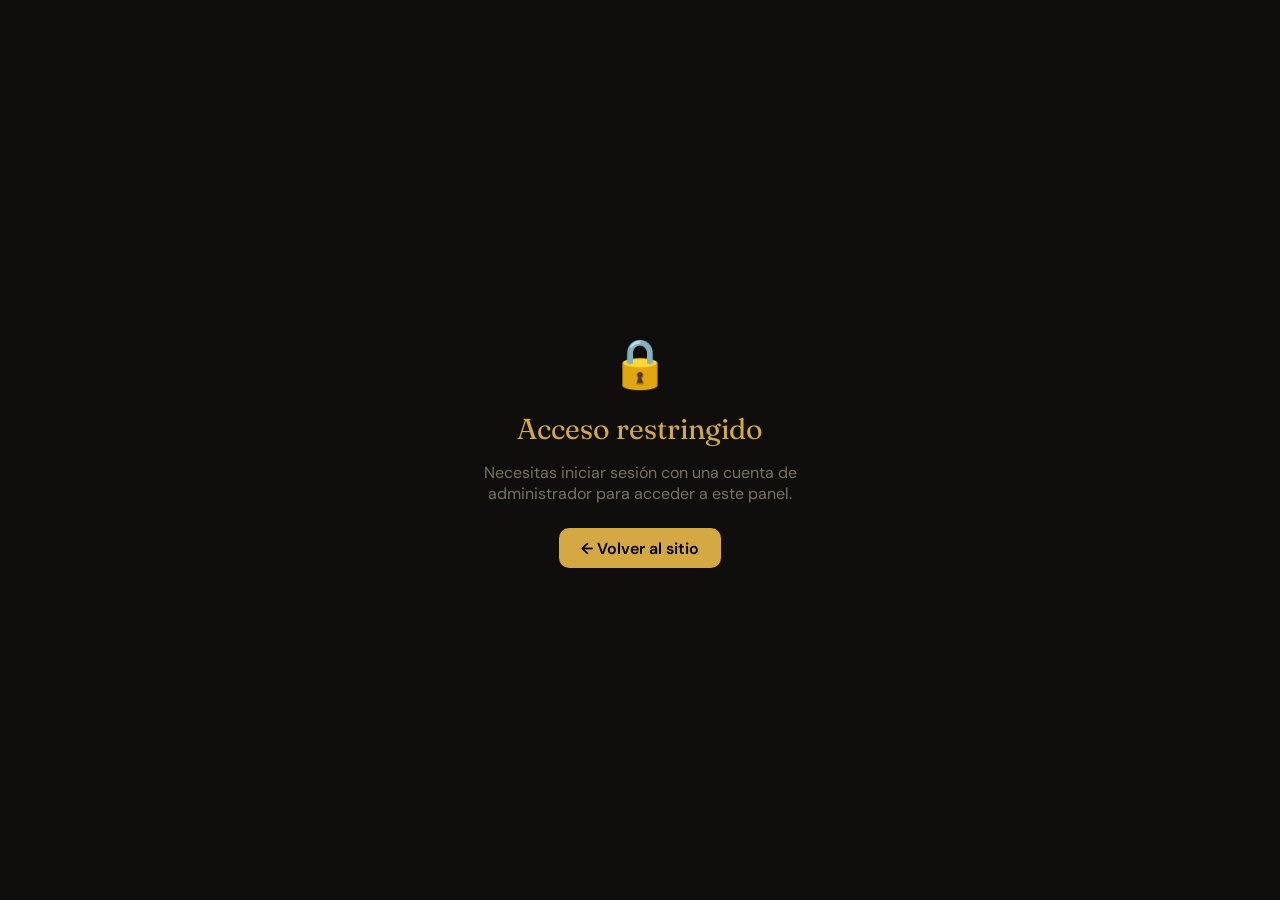
==== commit f9d02b2c: "Merge branch 'main' of https://github.com/Cazuela316/comida" ====
--- a/admin.html
+++ b/admin.html
@@ -938,6 +938,7 @@
     <button class="filter-btn" data-filter="extras" onclick="setFilter('extras', this)">🍖 Extras</button>
     <button class="filter-btn" data-filter="sauces" onclick="setFilter('sauces', this)">🥫 Salsas</button>
     <button class="filter-btn" data-filter="postre" onclick="setFilter('postre', this)">🍰 Postres</button>
+    <button class="filter-btn" data-filter="bebida" onclick="setFilter('bebida', this)">🥤 Bebidas</button>
     <input class="search-box" id="search-input" placeholder="🔍 Buscar..." oninput="renderAll()">
   </div>
 
@@ -947,6 +948,8 @@
     <button class="bulk-btn danger" onclick="setAll(false)">❌ Ingredientes: todo agotado</button>
     <button class="bulk-btn" onclick="setAllMenu(true)">✅ Platos: todo disponible</button>
     <button class="bulk-btn danger" onclick="setAllMenu(false)">❌ Platos: todo agotado</button>
+    <button class="bulk-btn" onclick="setCategoryMenu('bebida', true)">✅ Bebidas: todo disponible</button>
+    <button class="bulk-btn danger" onclick="setCategoryMenu('bebida', false)">❌ Bebidas: todo agotado</button>
   </div>
 
   <!-- MENÚ: SANDWICHES Y POSTRES -->
@@ -992,6 +995,29 @@
 <div id="admin-toast"></div>
 
 <script>
+/* ══════════════════════════════════════════
+   GUARDIA DE SESIÓN ADMIN
+══════════════════════════════════════════ */
+(function() {
+  let blocked = false;
+  try {
+    const s = JSON.parse(localStorage.getItem('fe_session'));
+    if (!s || s.expire <= Date.now() || !s.isAdmin) blocked = true;
+  } catch(e) {
+    blocked = true;
+  }
+  if (blocked) {
+    document.body.innerHTML = `
+      <div style="min-height:100vh;display:flex;flex-direction:column;align-items:center;justify-content:center;background:#0f0e0c;font-family:'DM Sans',sans-serif;color:#f0ead8;gap:1rem;text-align:center;padding:2rem">
+        <div style="font-size:3rem">🔒</div>
+        <div style="font-family:'Fraunces',serif;font-size:1.8rem;color:#d4a843">Acceso restringido</div>
+        <div style="color:#7a7060;max-width:320px">Necesitas iniciar sesión con una cuenta de administrador para acceder a este panel.</div>
+        <a href="index.html" style="margin-top:.5rem;background:#d4a843;color:#000;padding:.6rem 1.4rem;border-radius:10px;text-decoration:none;font-weight:600">← Volver al sitio</a>
+      </div>`;
+    document.querySelectorAll('script:not([src])').forEach(s => s.remove());
+  }
+})();
+
 /* ══════════════════════════════════════════
    DATA — espejada con app.js
 ══════════════════════════════════════════ */
@@ -1163,7 +1189,7 @@
 
 function renderMenuGrid() {
   const search = document.getElementById('search-input').value.toLowerCase();
-  const categories = ['huevo','mechada','custom','postre'];
+  const categories = ['huevo','mechada','custom','postre','bebida'];
   const container  = document.getElementById('menu-catalog-sections');
   container.innerHTML = '';
 
@@ -1173,6 +1199,7 @@
     if (currentFilter === 'available') items = items.filter(i => menuInventory[i.id]);
     if (currentFilter === 'agotado')   items = items.filter(i => !menuInventory[i.id]);
     if (currentFilter === 'postre' && cat !== 'postre') return;
+    if (currentFilter === 'bebida' && cat !== 'bebida') return;
     if (currentFilter === 'extras' || currentFilter === 'sauces') return;
     if (!items.length) return;
 
@@ -1212,6 +1239,17 @@
   });
 }
 
+function setCategoryMenu(cat, value) {
+  MENU_ITEMS.filter(i => i.category === cat).forEach(i => { menuInventory[i.id] = value; });
+  saveMenuInventory();
+  changesCount++;
+  updateStats();
+  renderMenuGrid();
+  const catLabel = CATEGORY_LABELS[cat] || cat;
+  showAdminToast(`${catLabel}: todos ${value ? '✅ disponibles' : '❌ agotados'}`);
+  logMenuChange('CAT_' + cat.toUpperCase(), value);
+}
+
 /* ══════════════════════════════════════════
    TOGGLE INGREDIENT ITEMS
 ══════════════════════════════════════════ */
